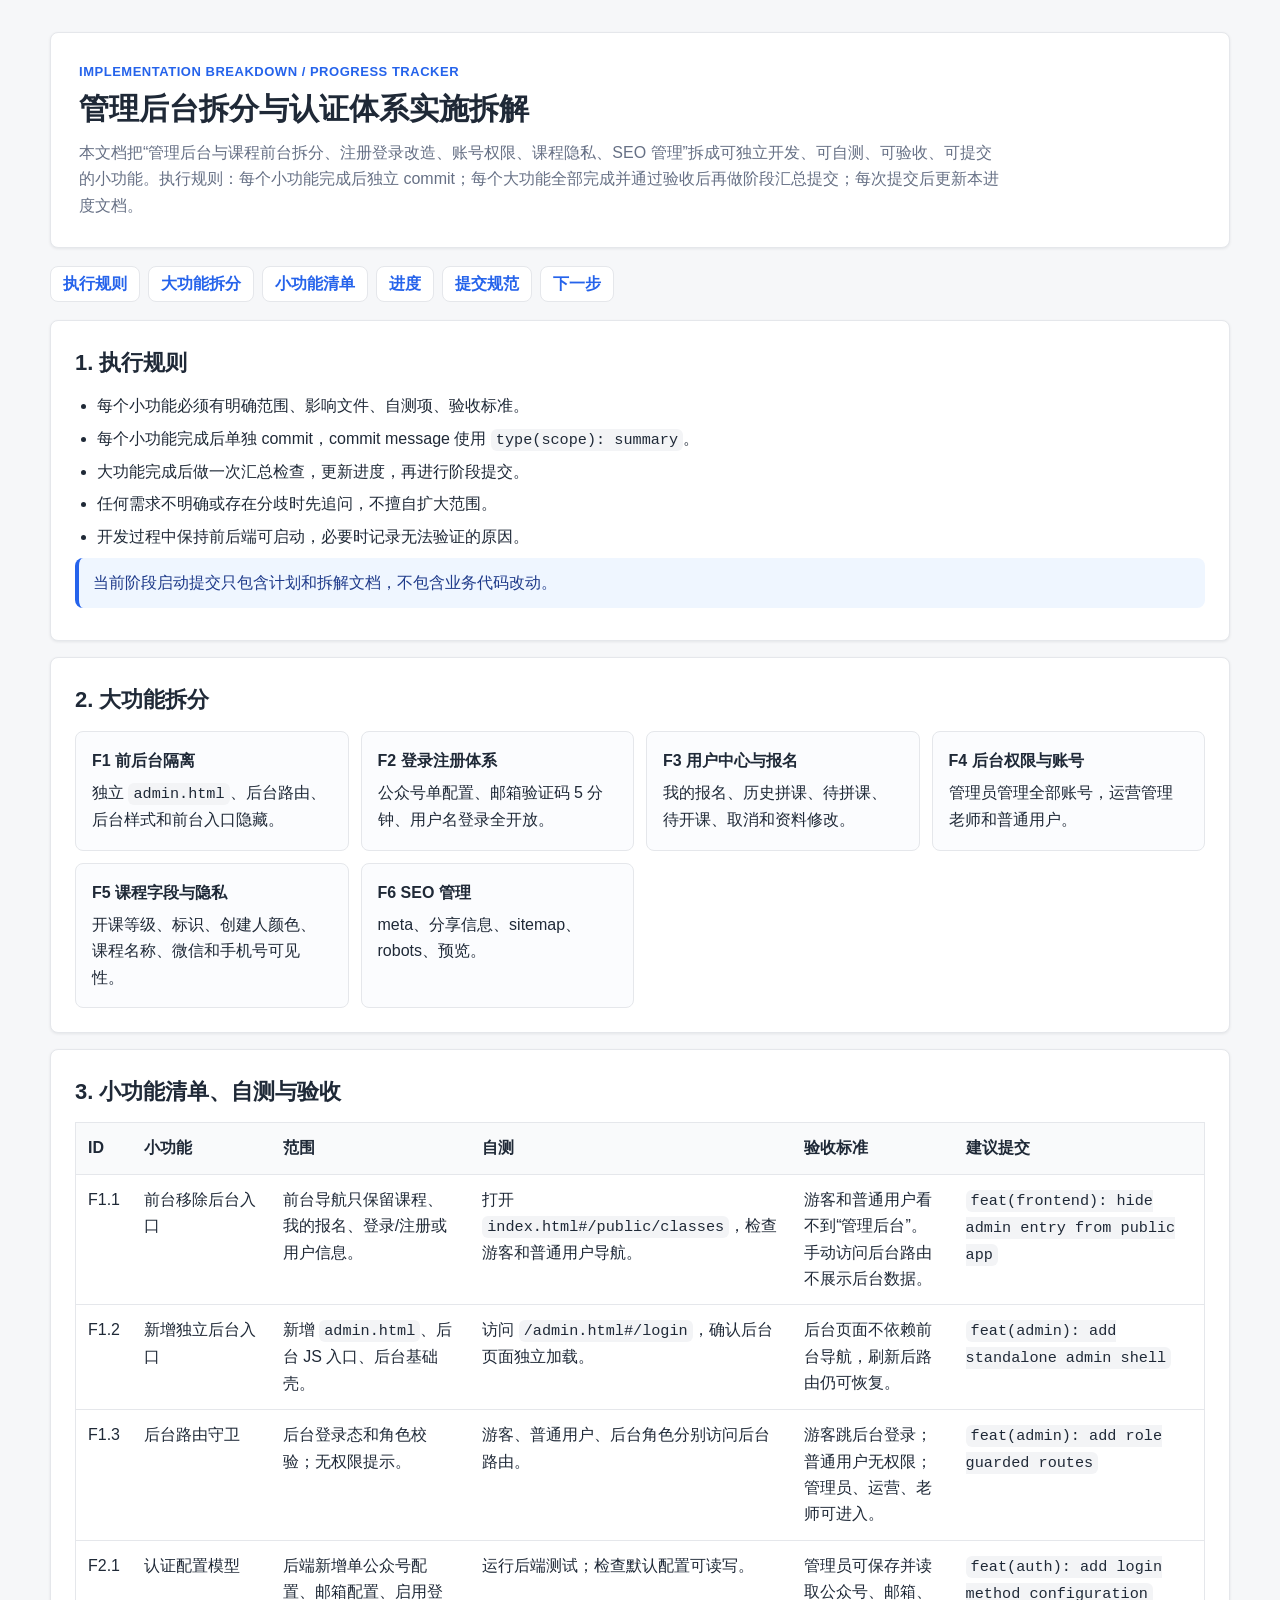
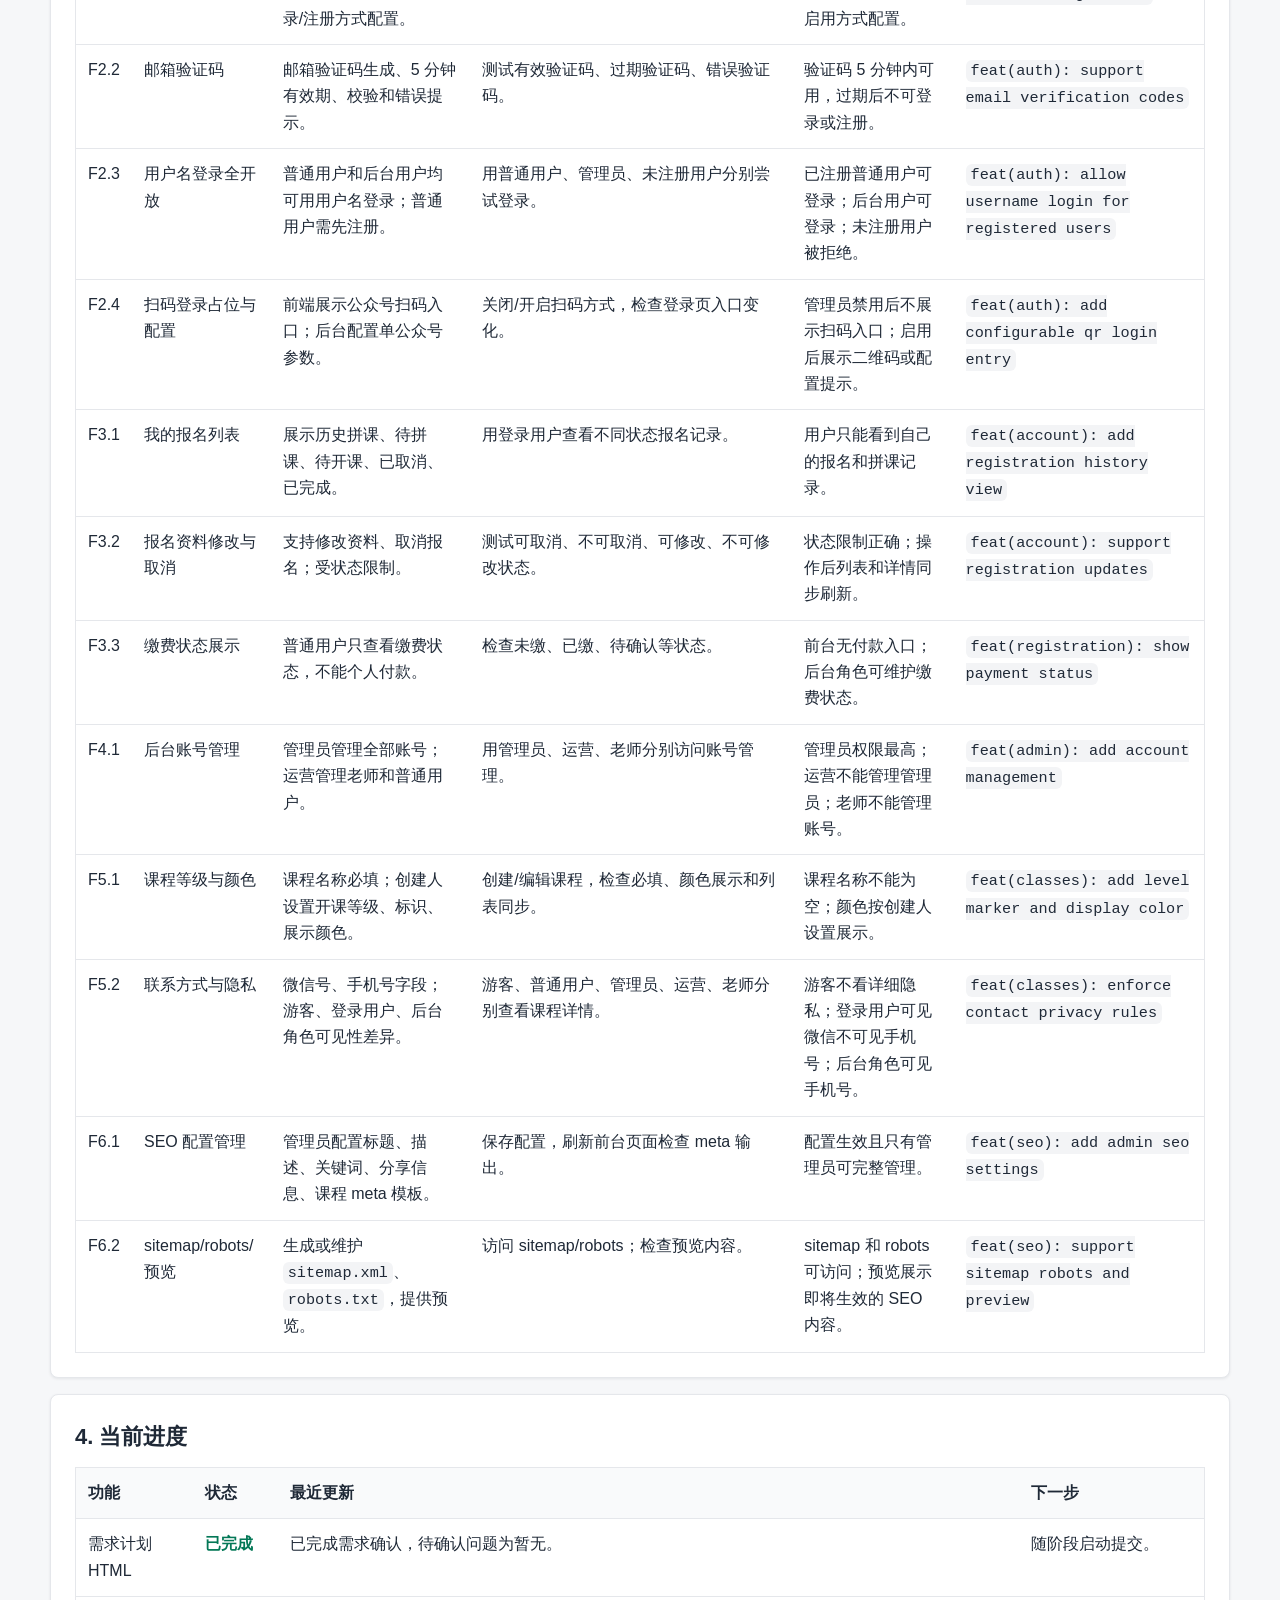
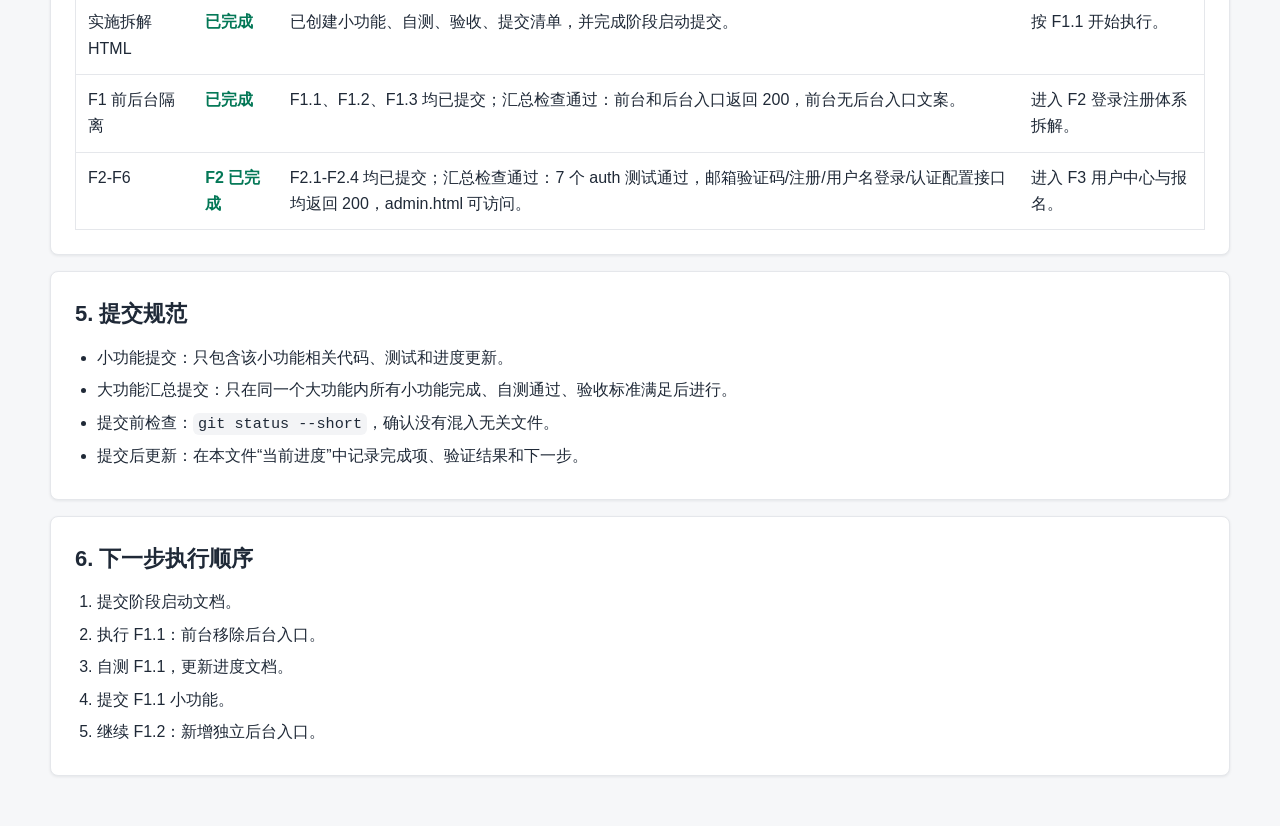
==== docs/plans/2026-05-14-admin-public-auth-implementation-breakdown.html @ b07264f6 "docs(progress): mark auth foundation complete" ====
<!doctype html>
<html lang="zh-CN">
<head>
  <meta charset="utf-8" />
  <meta name="viewport" content="width=device-width, initial-scale=1" />
  <title>管理后台拆分与认证体系实施拆解</title>
  <style>
    :root {
      --bg: #f6f7f9;
      --surface: #ffffff;
      --text: #1f2937;
      --muted: #667085;
      --border: #e5e7eb;
      --primary: #2563eb;
      --primary-soft: #eff6ff;
      --ok: #047857;
      --warn: #b45309;
      --danger: #b91c1c;
      --shadow: 0 1px 3px rgba(15, 23, 42, 0.08);
    }

    * { box-sizing: border-box; }

    body {
      margin: 0;
      background: var(--bg);
      color: var(--text);
      font-family: -apple-system, BlinkMacSystemFont, "Segoe UI", "PingFang SC", "Microsoft YaHei", sans-serif;
      line-height: 1.65;
    }

    .shell {
      width: min(1180px, calc(100% - 32px));
      margin: 0 auto;
      padding: 32px 0 56px;
    }

    header,
    section {
      border: 1px solid var(--border);
      border-radius: 8px;
      background: var(--surface);
      box-shadow: var(--shadow);
    }

    header { padding: 28px; }
    section { margin-top: 16px; padding: 24px; }

    .eyebrow {
      margin: 0 0 8px;
      color: var(--primary);
      font-size: 13px;
      font-weight: 700;
      letter-spacing: 0.04em;
      text-transform: uppercase;
    }

    h1 { margin: 0; font-size: 30px; line-height: 1.25; }
    h2 { margin: 0 0 12px; font-size: 22px; }
    h3 { margin: 20px 0 8px; font-size: 17px; }
    p { margin: 8px 0; }
    ul, ol { margin: 8px 0 0; padding-left: 22px; }
    li { margin: 6px 0; }

    .summary {
      max-width: 920px;
      margin: 12px 0 0;
      color: var(--muted);
    }

    nav {
      display: flex;
      flex-wrap: wrap;
      gap: 8px;
      margin: 18px 0;
    }

    nav a {
      display: inline-flex;
      align-items: center;
      min-height: 36px;
      padding: 0 12px;
      border: 1px solid var(--border);
      border-radius: 8px;
      background: var(--surface);
      color: var(--primary);
      text-decoration: none;
      font-weight: 600;
    }

    table {
      width: 100%;
      margin-top: 12px;
      border-collapse: collapse;
      border: 1px solid var(--border);
      border-radius: 8px;
      background: var(--surface);
    }

    th,
    td {
      padding: 12px;
      border-bottom: 1px solid var(--border);
      text-align: left;
      vertical-align: top;
    }

    th {
      background: #f9fafb;
      font-weight: 700;
      white-space: nowrap;
    }

    tr:last-child td { border-bottom: 0; }

    .grid {
      display: grid;
      grid-template-columns: repeat(4, minmax(0, 1fr));
      gap: 12px;
      margin-top: 12px;
    }

    .card {
      padding: 16px;
      border: 1px solid var(--border);
      border-radius: 8px;
      background: #fbfcfe;
    }

    .card strong {
      display: block;
      margin-bottom: 6px;
    }

    .tag {
      display: inline-flex;
      align-items: center;
      min-height: 26px;
      padding: 0 8px;
      border-radius: 8px;
      background: var(--primary-soft);
      color: var(--primary);
      font-size: 12px;
      font-weight: 700;
      white-space: nowrap;
    }

    .todo { color: var(--muted); font-weight: 700; }
    .doing { color: var(--warn); font-weight: 700; }
    .done { color: var(--ok); font-weight: 700; }
    .blocked { color: var(--danger); font-weight: 700; }

    code {
      padding: 2px 5px;
      border-radius: 6px;
      background: #f3f4f6;
      font-family: Consolas, "SFMono-Regular", monospace;
      font-size: 0.95em;
    }

    .note {
      padding: 12px 14px;
      border-left: 4px solid var(--primary);
      background: var(--primary-soft);
      border-radius: 8px;
      color: #1e3a8a;
    }

    @media (max-width: 900px) {
      .grid { grid-template-columns: 1fr; }
      header, section { padding: 18px; }
      table { display: block; overflow-x: auto; }
    }
  </style>
</head>
<body>
  <main class="shell">
    <header>
      <p class="eyebrow">IMPLEMENTATION BREAKDOWN / PROGRESS TRACKER</p>
      <h1>管理后台拆分与认证体系实施拆解</h1>
      <p class="summary">
        本文档把“管理后台与课程前台拆分、注册登录改造、账号权限、课程隐私、SEO 管理”拆成可独立开发、可自测、可验收、可提交的小功能。执行规则：每个小功能完成后独立 commit；每个大功能全部完成并通过验收后再做阶段汇总提交；每次提交后更新本进度文档。
      </p>
    </header>

    <nav aria-label="文档导航">
      <a href="#rules">执行规则</a>
      <a href="#milestones">大功能拆分</a>
      <a href="#feature-list">小功能清单</a>
      <a href="#progress">进度</a>
      <a href="#commit-plan">提交规范</a>
      <a href="#next">下一步</a>
    </nav>

    <section id="rules">
      <h2>1. 执行规则</h2>
      <ul>
        <li>每个小功能必须有明确范围、影响文件、自测项、验收标准。</li>
        <li>每个小功能完成后单独 commit，commit message 使用 <code>type(scope): summary</code>。</li>
        <li>大功能完成后做一次汇总检查，更新进度，再进行阶段提交。</li>
        <li>任何需求不明确或存在分歧时先追问，不擅自扩大范围。</li>
        <li>开发过程中保持前后端可启动，必要时记录无法验证的原因。</li>
      </ul>
      <p class="note">当前阶段启动提交只包含计划和拆解文档，不包含业务代码改动。</p>
    </section>

    <section id="milestones">
      <h2>2. 大功能拆分</h2>
      <div class="grid">
        <div class="card">
          <strong>F1 前后台隔离</strong>
          独立 <code>admin.html</code>、后台路由、后台样式和前台入口隐藏。
        </div>
        <div class="card">
          <strong>F2 登录注册体系</strong>
          公众号单配置、邮箱验证码 5 分钟、用户名登录全开放。
        </div>
        <div class="card">
          <strong>F3 用户中心与报名</strong>
          我的报名、历史拼课、待拼课、待开课、取消和资料修改。
        </div>
        <div class="card">
          <strong>F4 后台权限与账号</strong>
          管理员管理全部账号，运营管理老师和普通用户。
        </div>
        <div class="card">
          <strong>F5 课程字段与隐私</strong>
          开课等级、标识、创建人颜色、课程名称、微信和手机号可见性。
        </div>
        <div class="card">
          <strong>F6 SEO 管理</strong>
          meta、分享信息、sitemap、robots、预览。
        </div>
      </div>
    </section>

    <section id="feature-list">
      <h2>3. 小功能清单、自测与验收</h2>
      <table>
        <thead>
          <tr>
            <th>ID</th>
            <th>小功能</th>
            <th>范围</th>
            <th>自测</th>
            <th>验收标准</th>
            <th>建议提交</th>
          </tr>
        </thead>
        <tbody>
          <tr>
            <td>F1.1</td>
            <td>前台移除后台入口</td>
            <td>前台导航只保留课程、我的报名、登录/注册或用户信息。</td>
            <td>打开 <code>index.html#/public/classes</code>，检查游客和普通用户导航。</td>
            <td>游客和普通用户看不到“管理后台”。手动访问后台路由不展示后台数据。</td>
            <td><code>feat(frontend): hide admin entry from public app</code></td>
          </tr>
          <tr>
            <td>F1.2</td>
            <td>新增独立后台入口</td>
            <td>新增 <code>admin.html</code>、后台 JS 入口、后台基础壳。</td>
            <td>访问 <code>/admin.html#/login</code>，确认后台页面独立加载。</td>
            <td>后台页面不依赖前台导航，刷新后路由仍可恢复。</td>
            <td><code>feat(admin): add standalone admin shell</code></td>
          </tr>
          <tr>
            <td>F1.3</td>
            <td>后台路由守卫</td>
            <td>后台登录态和角色校验；无权限提示。</td>
            <td>游客、普通用户、后台角色分别访问后台路由。</td>
            <td>游客跳后台登录；普通用户无权限；管理员、运营、老师可进入。</td>
            <td><code>feat(admin): add role guarded routes</code></td>
          </tr>
          <tr>
            <td>F2.1</td>
            <td>认证配置模型</td>
            <td>后端新增单公众号配置、邮箱配置、启用登录/注册方式配置。</td>
            <td>运行后端测试；检查默认配置可读写。</td>
            <td>管理员可保存并读取公众号、邮箱、启用方式配置。</td>
            <td><code>feat(auth): add login method configuration</code></td>
          </tr>
          <tr>
            <td>F2.2</td>
            <td>邮箱验证码</td>
            <td>邮箱验证码生成、5 分钟有效期、校验和错误提示。</td>
            <td>测试有效验证码、过期验证码、错误验证码。</td>
            <td>验证码 5 分钟内可用，过期后不可登录或注册。</td>
            <td><code>feat(auth): support email verification codes</code></td>
          </tr>
          <tr>
            <td>F2.3</td>
            <td>用户名登录全开放</td>
            <td>普通用户和后台用户均可用用户名登录；普通用户需先注册。</td>
            <td>用普通用户、管理员、未注册用户分别尝试登录。</td>
            <td>已注册普通用户可登录；后台用户可登录；未注册用户被拒绝。</td>
            <td><code>feat(auth): allow username login for registered users</code></td>
          </tr>
          <tr>
            <td>F2.4</td>
            <td>扫码登录占位与配置</td>
            <td>前端展示公众号扫码入口；后台配置单公众号参数。</td>
            <td>关闭/开启扫码方式，检查登录页入口变化。</td>
            <td>管理员禁用后不展示扫码入口；启用后展示二维码或配置提示。</td>
            <td><code>feat(auth): add configurable qr login entry</code></td>
          </tr>
          <tr>
            <td>F3.1</td>
            <td>我的报名列表</td>
            <td>展示历史拼课、待拼课、待开课、已取消、已完成。</td>
            <td>用登录用户查看不同状态报名记录。</td>
            <td>用户只能看到自己的报名和拼课记录。</td>
            <td><code>feat(account): add registration history view</code></td>
          </tr>
          <tr>
            <td>F3.2</td>
            <td>报名资料修改与取消</td>
            <td>支持修改资料、取消报名；受状态限制。</td>
            <td>测试可取消、不可取消、可修改、不可修改状态。</td>
            <td>状态限制正确；操作后列表和详情同步刷新。</td>
            <td><code>feat(account): support registration updates</code></td>
          </tr>
          <tr>
            <td>F3.3</td>
            <td>缴费状态展示</td>
            <td>普通用户只查看缴费状态，不能个人付款。</td>
            <td>检查未缴、已缴、待确认等状态。</td>
            <td>前台无付款入口；后台角色可维护缴费状态。</td>
            <td><code>feat(registration): show payment status</code></td>
          </tr>
          <tr>
            <td>F4.1</td>
            <td>后台账号管理</td>
            <td>管理员管理全部账号；运营管理老师和普通用户。</td>
            <td>用管理员、运营、老师分别访问账号管理。</td>
            <td>管理员权限最高；运营不能管理管理员；老师不能管理账号。</td>
            <td><code>feat(admin): add account management</code></td>
          </tr>
          <tr>
            <td>F5.1</td>
            <td>课程等级与颜色</td>
            <td>课程名称必填；创建人设置开课等级、标识、展示颜色。</td>
            <td>创建/编辑课程，检查必填、颜色展示和列表同步。</td>
            <td>课程名称不能为空；颜色按创建人设置展示。</td>
            <td><code>feat(classes): add level marker and display color</code></td>
          </tr>
          <tr>
            <td>F5.2</td>
            <td>联系方式与隐私</td>
            <td>微信号、手机号字段；游客、登录用户、后台角色可见性差异。</td>
            <td>游客、普通用户、管理员、运营、老师分别查看课程详情。</td>
            <td>游客不看详细隐私；登录用户可见微信不可见手机号；后台角色可见手机号。</td>
            <td><code>feat(classes): enforce contact privacy rules</code></td>
          </tr>
          <tr>
            <td>F6.1</td>
            <td>SEO 配置管理</td>
            <td>管理员配置标题、描述、关键词、分享信息、课程 meta 模板。</td>
            <td>保存配置，刷新前台页面检查 meta 输出。</td>
            <td>配置生效且只有管理员可完整管理。</td>
            <td><code>feat(seo): add admin seo settings</code></td>
          </tr>
          <tr>
            <td>F6.2</td>
            <td>sitemap/robots/预览</td>
            <td>生成或维护 <code>sitemap.xml</code>、<code>robots.txt</code>，提供预览。</td>
            <td>访问 sitemap/robots；检查预览内容。</td>
            <td>sitemap 和 robots 可访问；预览展示即将生效的 SEO 内容。</td>
            <td><code>feat(seo): support sitemap robots and preview</code></td>
          </tr>
        </tbody>
      </table>
    </section>

    <section id="progress">
      <h2>4. 当前进度</h2>
      <table>
        <thead>
          <tr>
            <th>功能</th>
            <th>状态</th>
            <th>最近更新</th>
            <th>下一步</th>
          </tr>
        </thead>
        <tbody>
          <tr>
            <td>需求计划 HTML</td>
            <td><span class="done">已完成</span></td>
            <td>已完成需求确认，待确认问题为暂无。</td>
            <td>随阶段启动提交。</td>
          </tr>
          <tr>
            <td>实施拆解 HTML</td>
            <td><span class="done">已完成</span></td>
            <td>已创建小功能、自测、验收、提交清单，并完成阶段启动提交。</td>
            <td>按 F1.1 开始执行。</td>
          </tr>
          <tr>
            <td>F1 前后台隔离</td>
            <td><span class="done">已完成</span></td>
            <td>F1.1、F1.2、F1.3 均已提交；汇总检查通过：前台和后台入口返回 200，前台无后台入口文案。</td>
            <td>进入 F2 登录注册体系拆解。</td>
          </tr>
          <tr>
            <td>F2-F6</td>
            <td><span class="done">F2 已完成</span></td>
            <td>F2.1-F2.4 均已提交；汇总检查通过：7 个 auth 测试通过，邮箱验证码/注册/用户名登录/认证配置接口均返回 200，admin.html 可访问。</td>
            <td>进入 F3 用户中心与报名。</td>
          </tr>
        </tbody>
      </table>
    </section>

    <section id="commit-plan">
      <h2>5. 提交规范</h2>
      <ul>
        <li>小功能提交：只包含该小功能相关代码、测试和进度更新。</li>
        <li>大功能汇总提交：只在同一个大功能内所有小功能完成、自测通过、验收标准满足后进行。</li>
        <li>提交前检查：<code>git status --short</code>，确认没有混入无关文件。</li>
        <li>提交后更新：在本文件“当前进度”中记录完成项、验证结果和下一步。</li>
      </ul>
    </section>

    <section id="next">
      <h2>6. 下一步执行顺序</h2>
      <ol>
        <li>提交阶段启动文档。</li>
        <li>执行 F1.1：前台移除后台入口。</li>
        <li>自测 F1.1，更新进度文档。</li>
        <li>提交 F1.1 小功能。</li>
        <li>继续 F1.2：新增独立后台入口。</li>
      </ol>
    </section>
  </main>
</body>
</html>
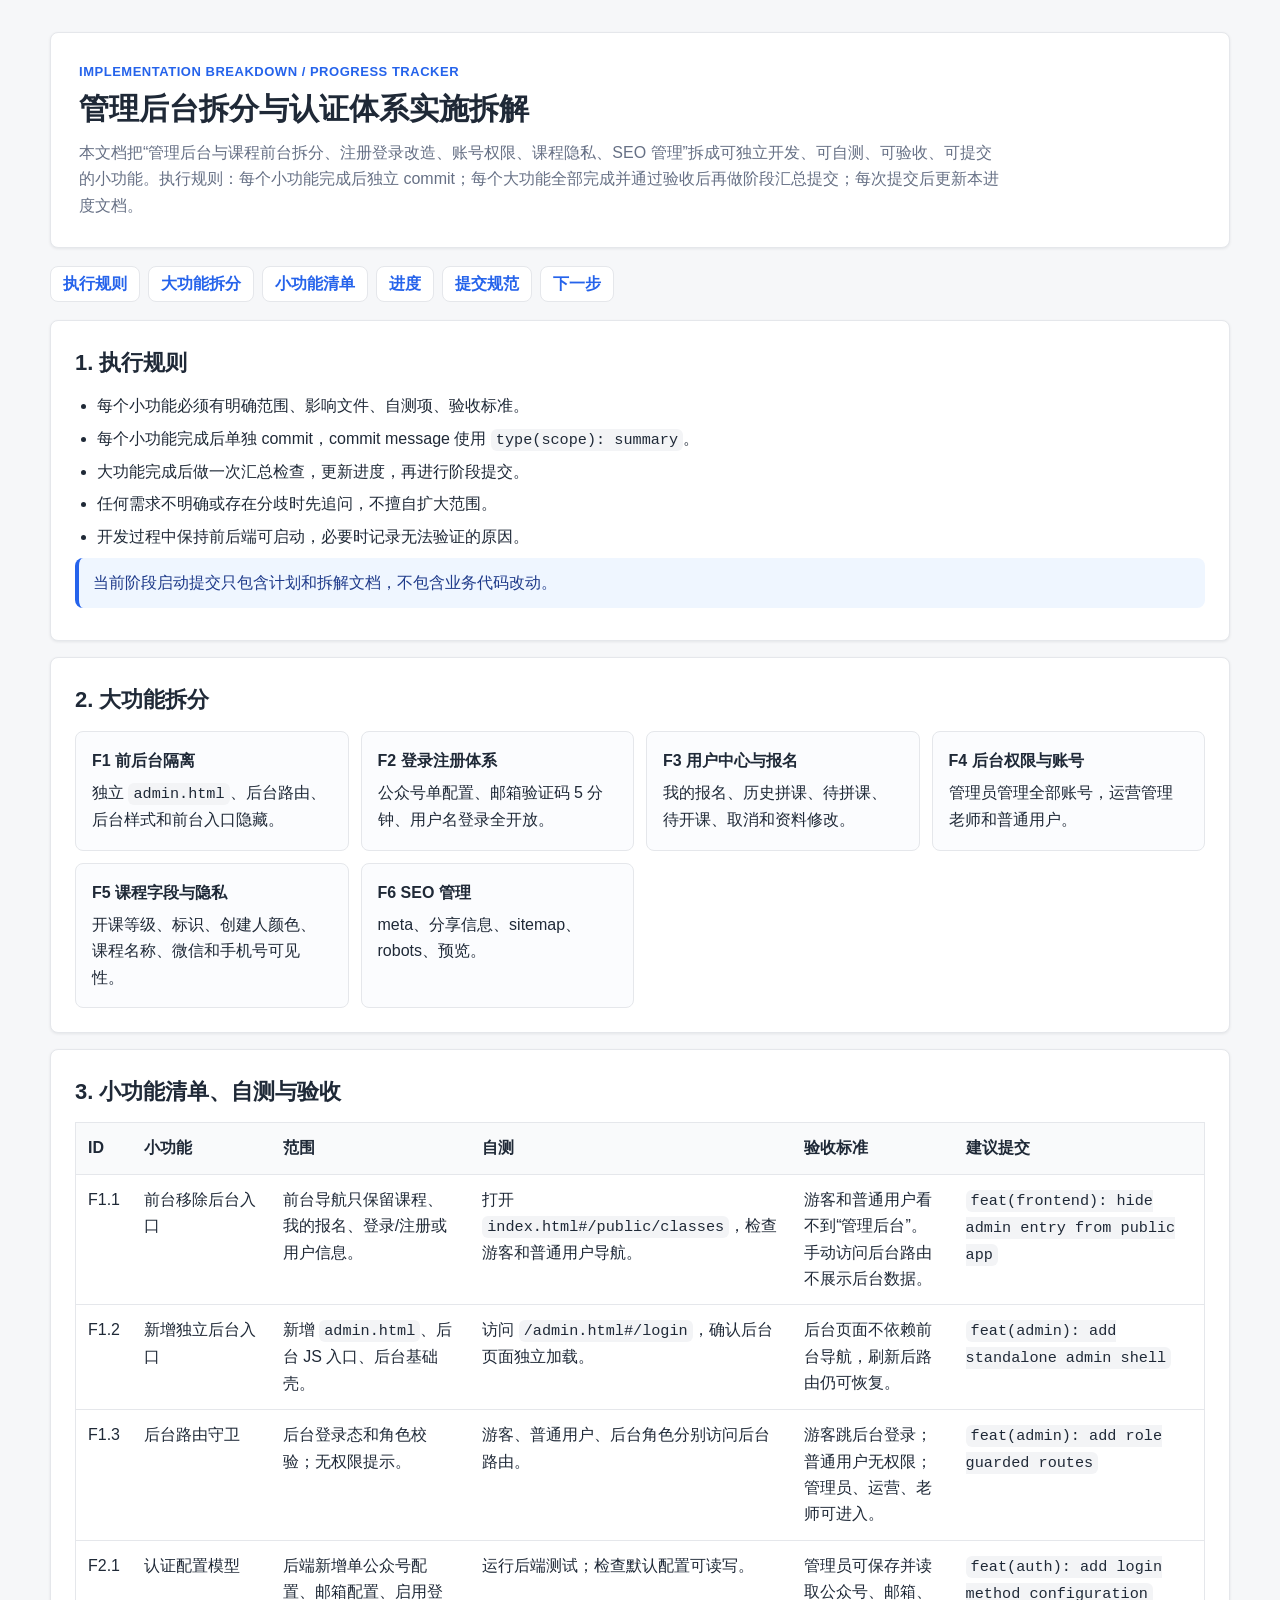
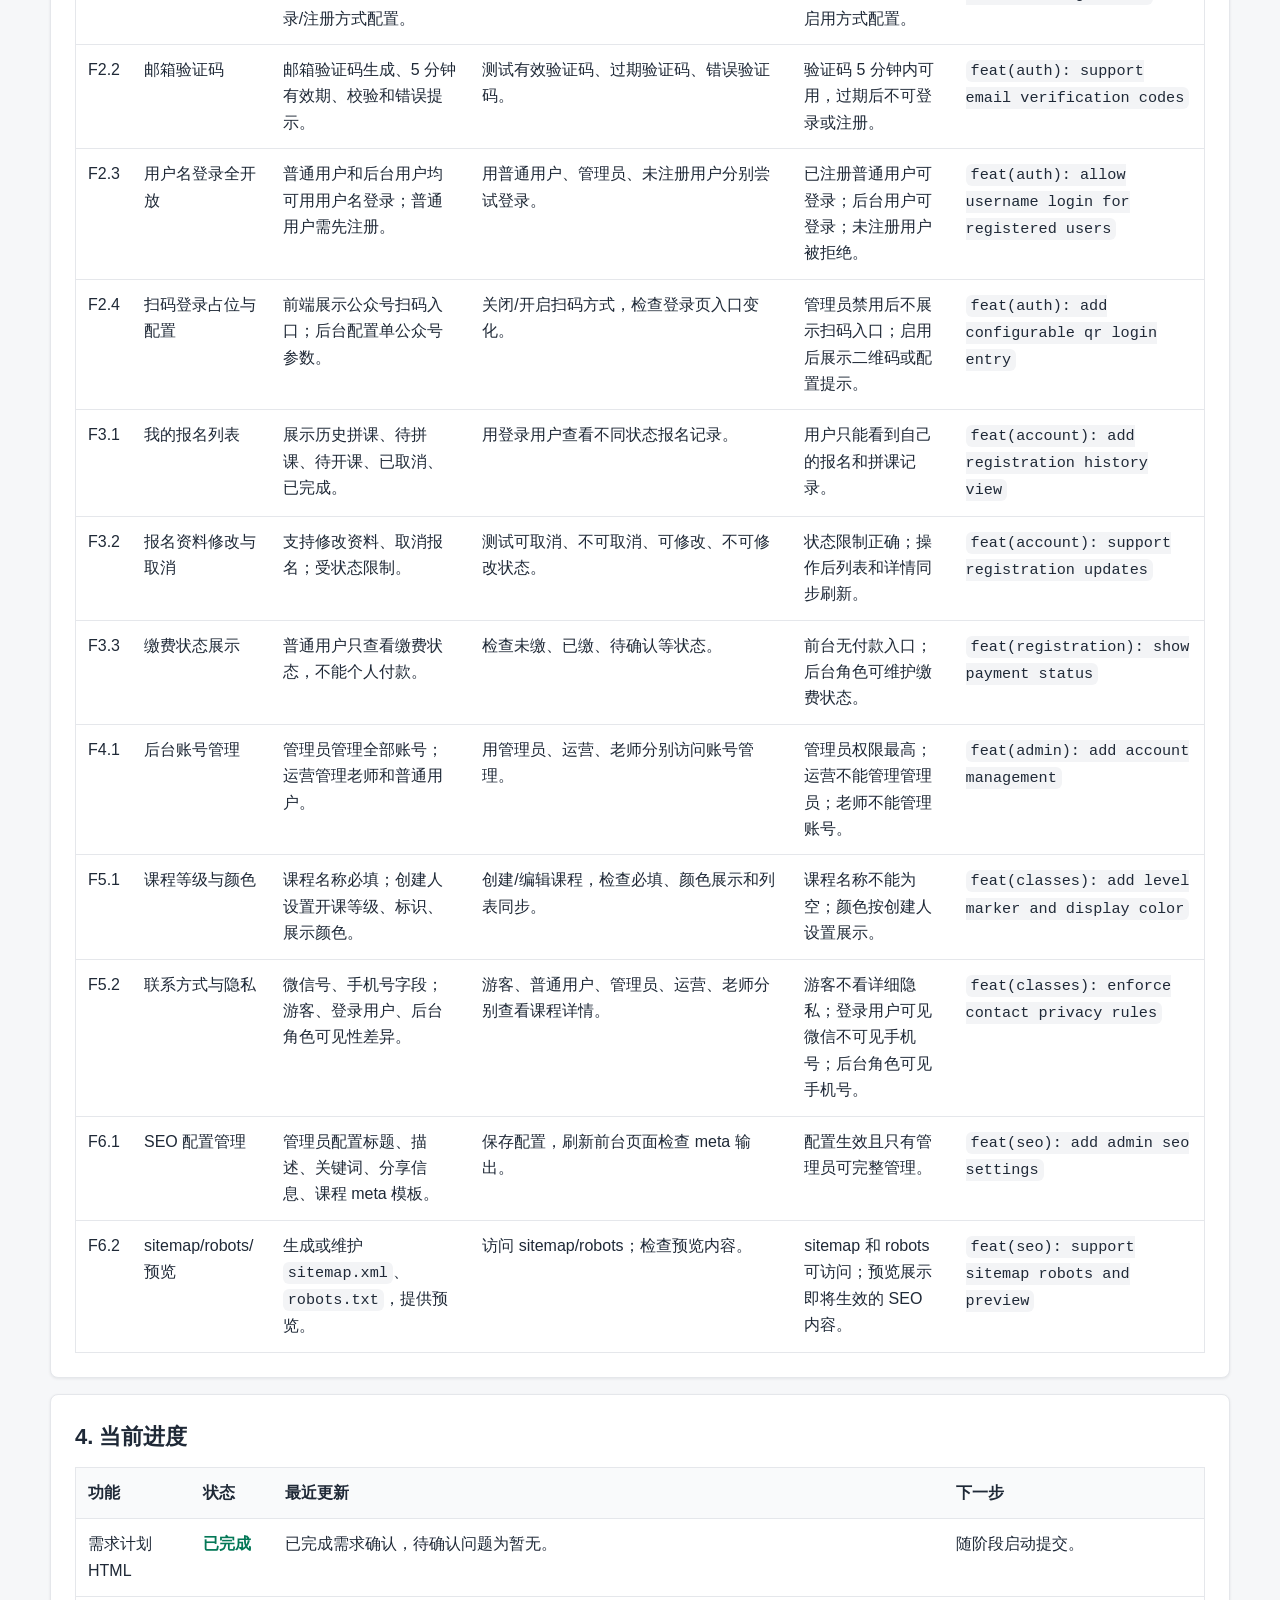
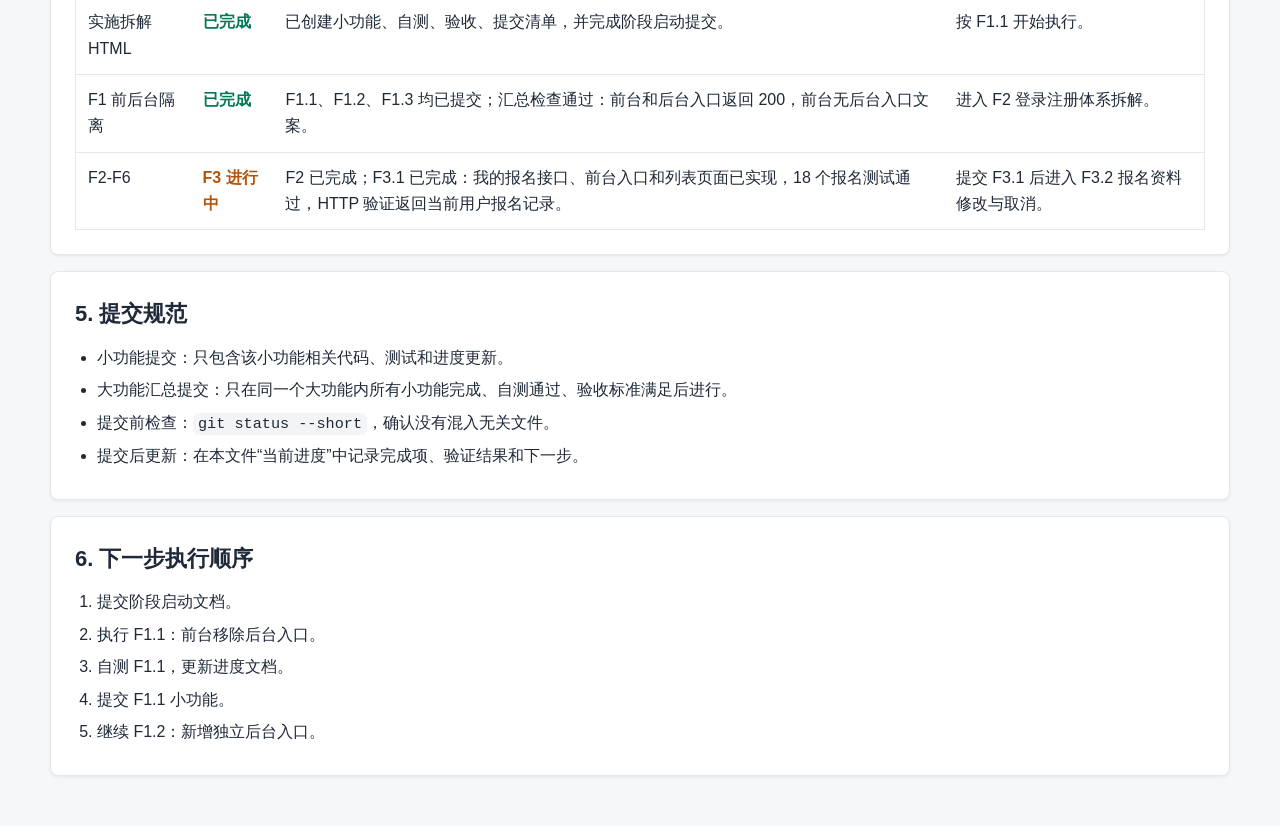
==== commit 567b390e: "feat(account): add registration history view" ====
--- a/docs/plans/2026-05-14-admin-public-auth-implementation-breakdown.html
+++ b/docs/plans/2026-05-14-admin-public-auth-implementation-breakdown.html
@@ -404,9 +404,9 @@
           </tr>
           <tr>
             <td>F2-F6</td>
-            <td><span class="done">F2 已完成</span></td>
-            <td>F2.1-F2.4 均已提交；汇总检查通过：7 个 auth 测试通过，邮箱验证码/注册/用户名登录/认证配置接口均返回 200，admin.html 可访问。</td>
-            <td>进入 F3 用户中心与报名。</td>
+            <td><span class="doing">F3 进行中</span></td>
+            <td>F2 已完成；F3.1 已完成：我的报名接口、前台入口和列表页面已实现，18 个报名测试通过，HTTP 验证返回当前用户报名记录。</td>
+            <td>提交 F3.1 后进入 F3.2 报名资料修改与取消。</td>
           </tr>
         </tbody>
       </table>
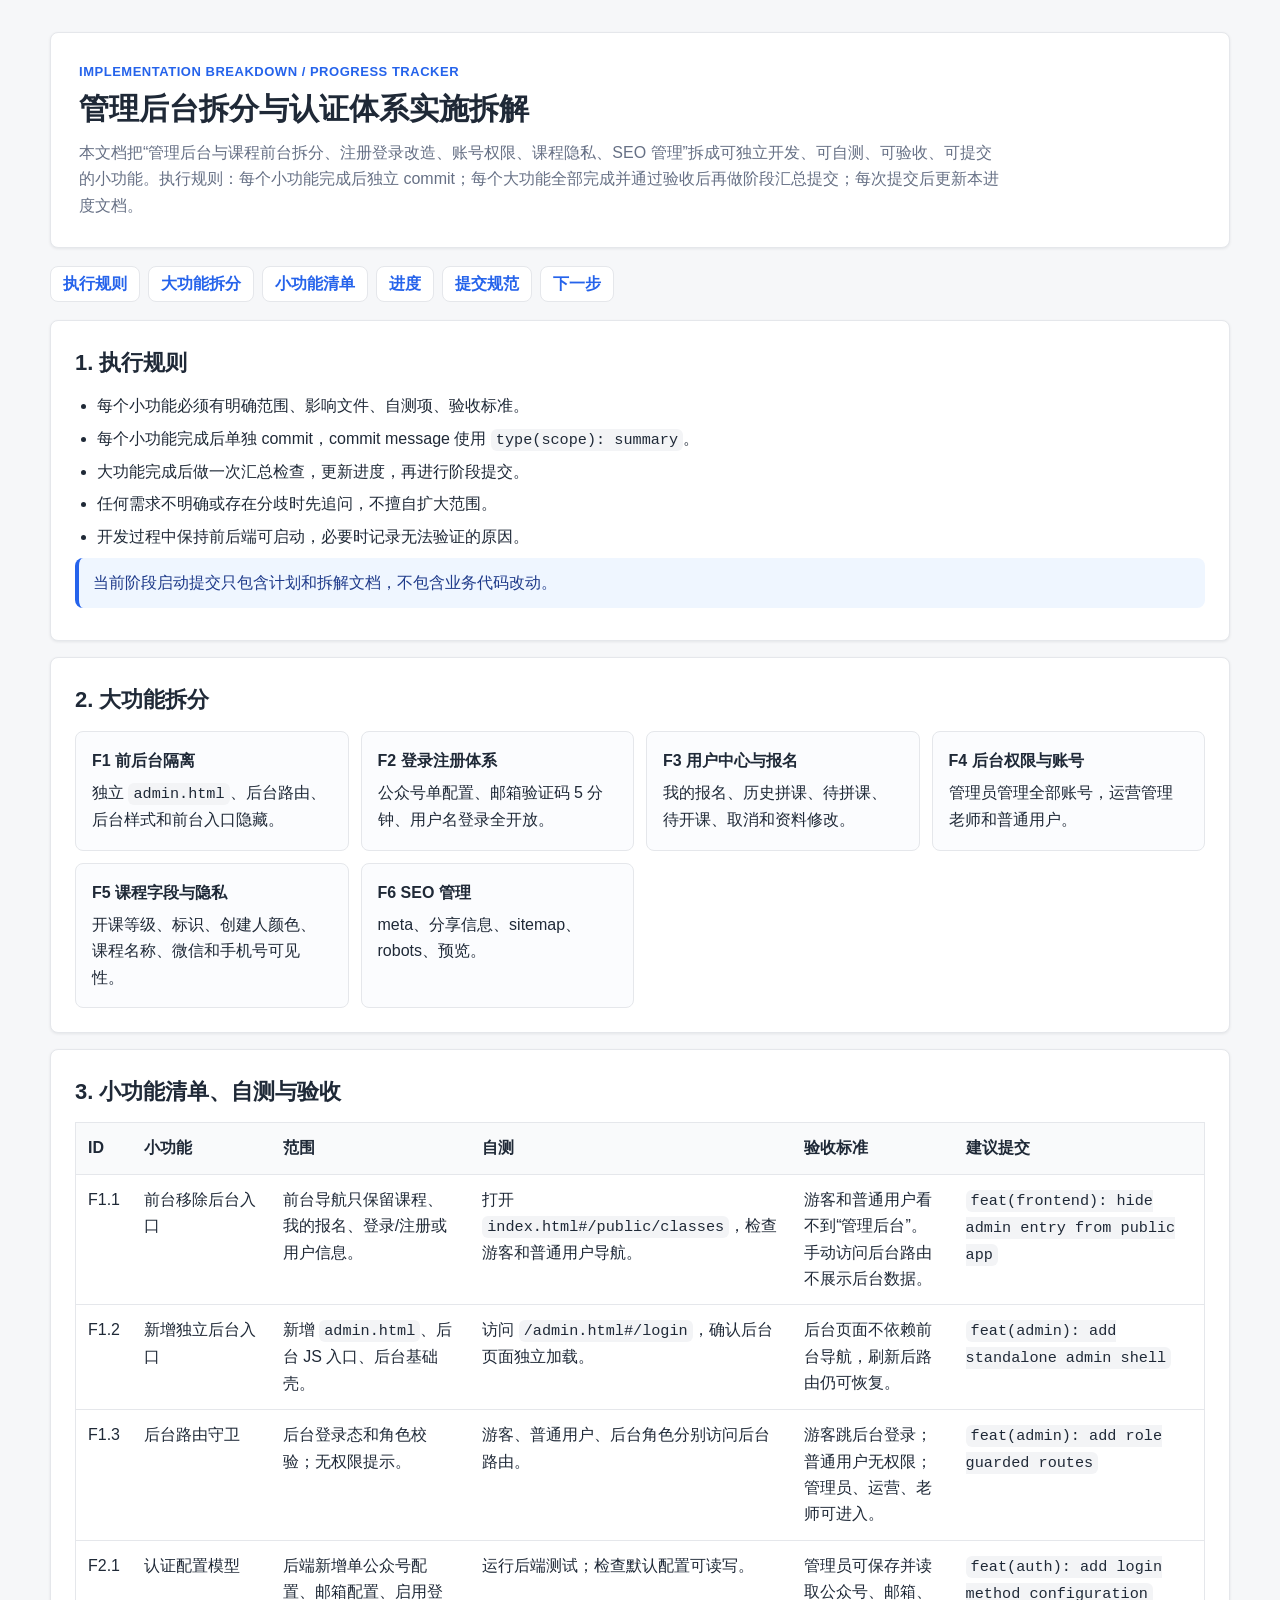
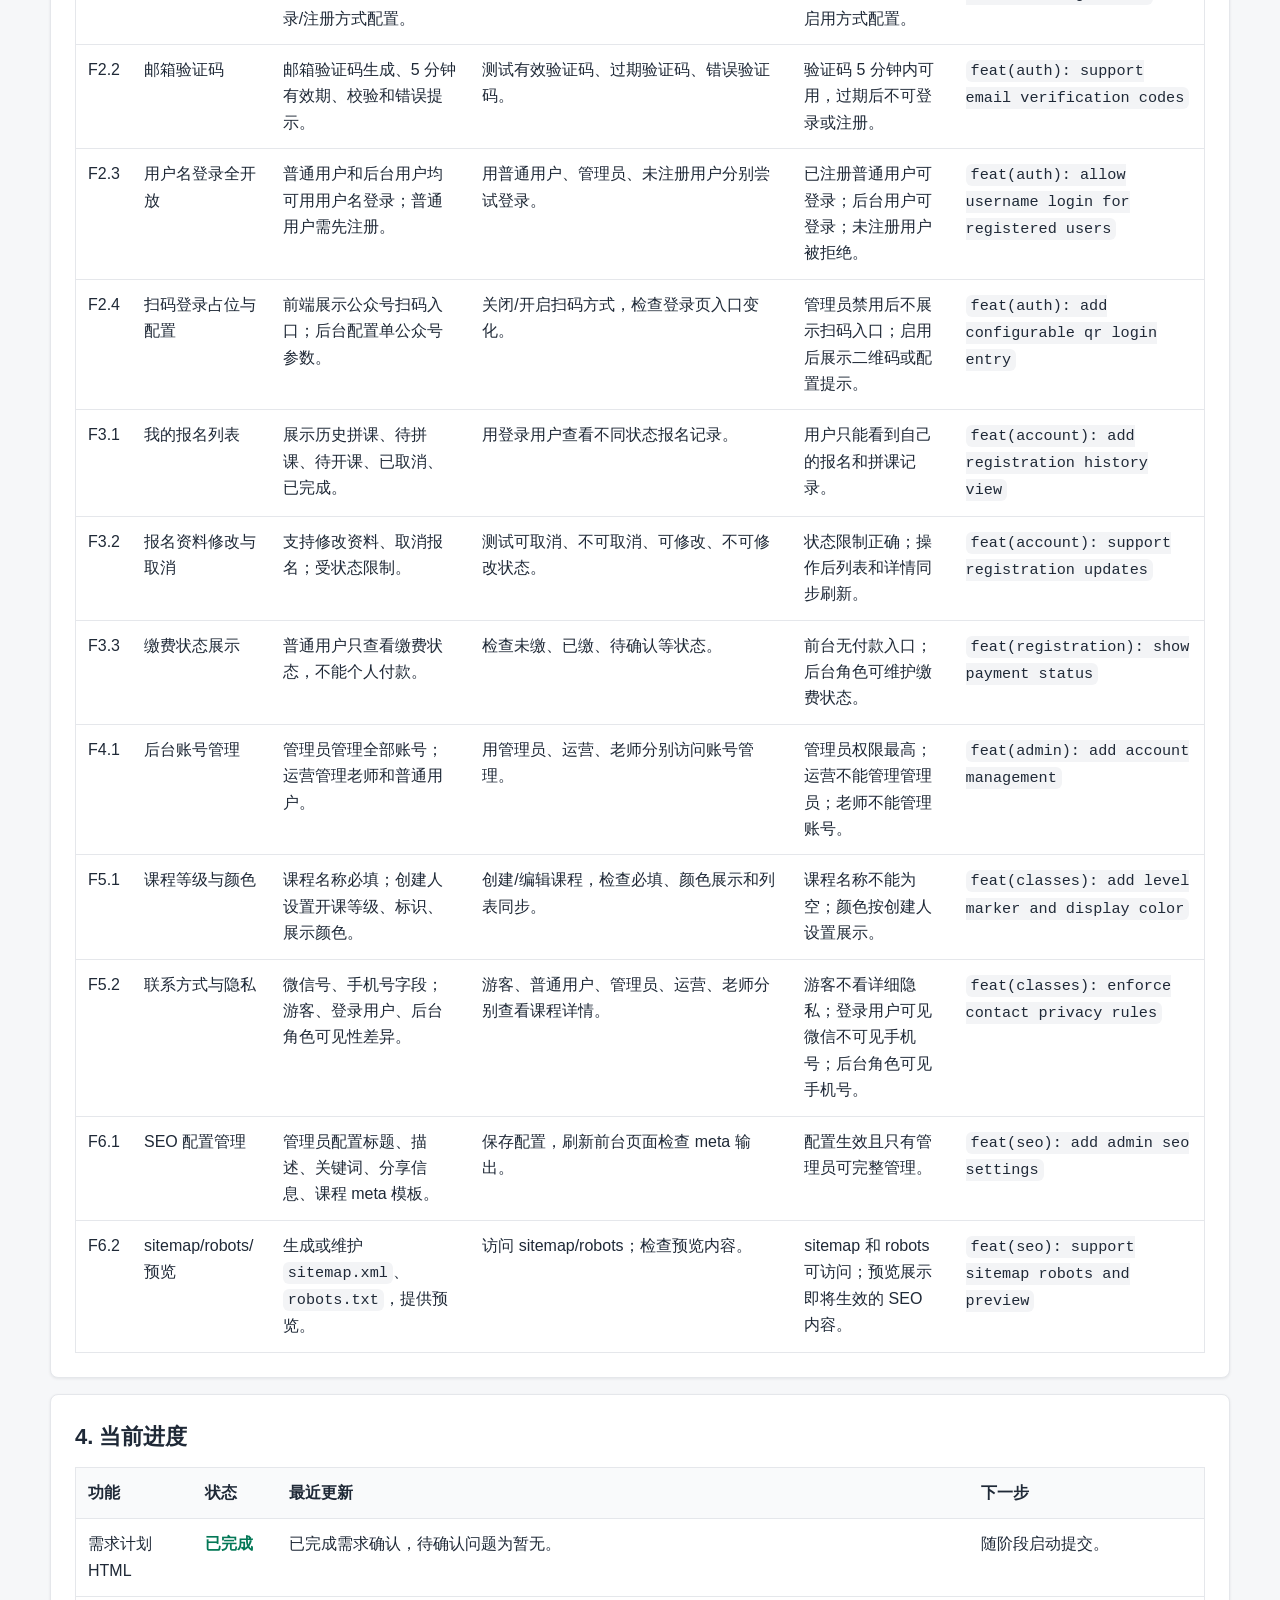
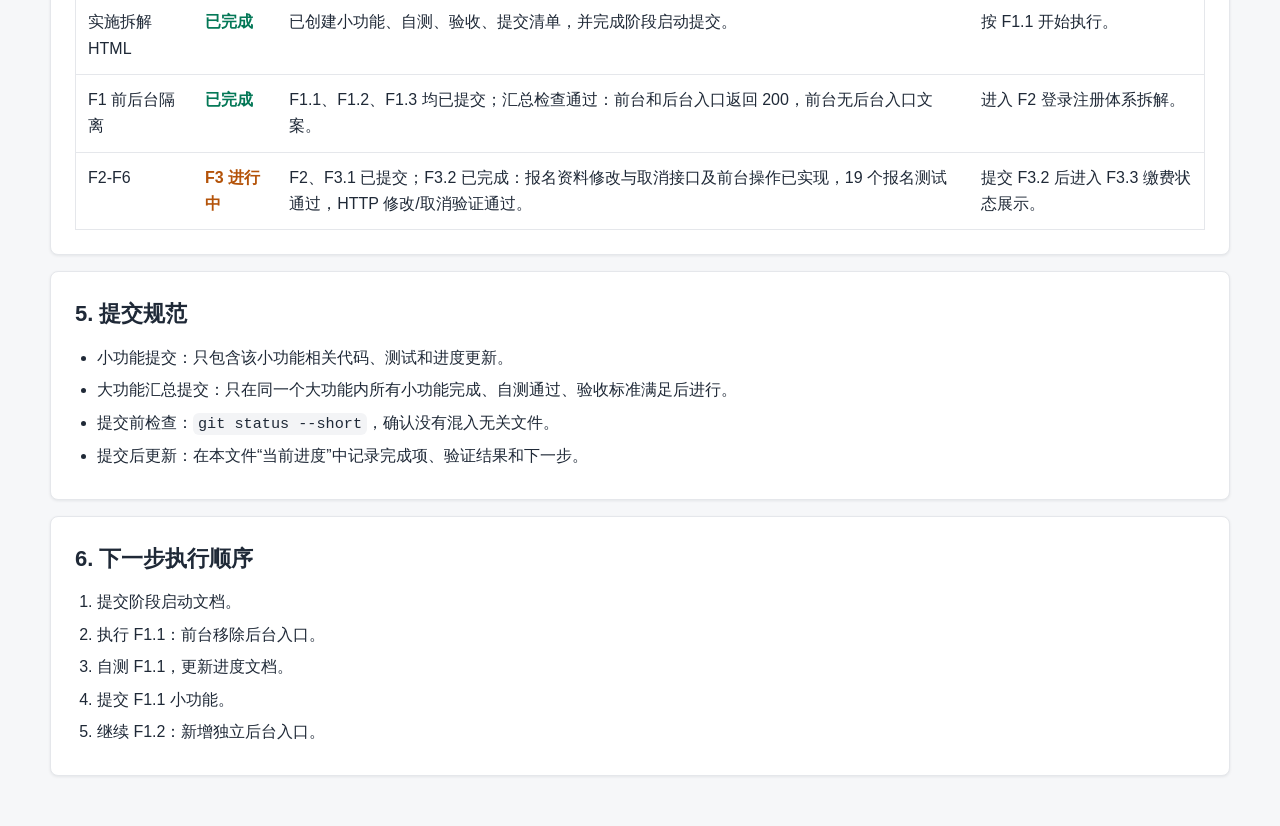
==== commit 1c285328: "feat(account): support registration updates" ====
--- a/docs/plans/2026-05-14-admin-public-auth-implementation-breakdown.html
+++ b/docs/plans/2026-05-14-admin-public-auth-implementation-breakdown.html
@@ -405,8 +405,8 @@
           <tr>
             <td>F2-F6</td>
             <td><span class="doing">F3 进行中</span></td>
-            <td>F2 已完成；F3.1 已完成：我的报名接口、前台入口和列表页面已实现，18 个报名测试通过，HTTP 验证返回当前用户报名记录。</td>
-            <td>提交 F3.1 后进入 F3.2 报名资料修改与取消。</td>
+            <td>F2、F3.1 已提交；F3.2 已完成：报名资料修改与取消接口及前台操作已实现，19 个报名测试通过，HTTP 修改/取消验证通过。</td>
+            <td>提交 F3.2 后进入 F3.3 缴费状态展示。</td>
           </tr>
         </tbody>
       </table>
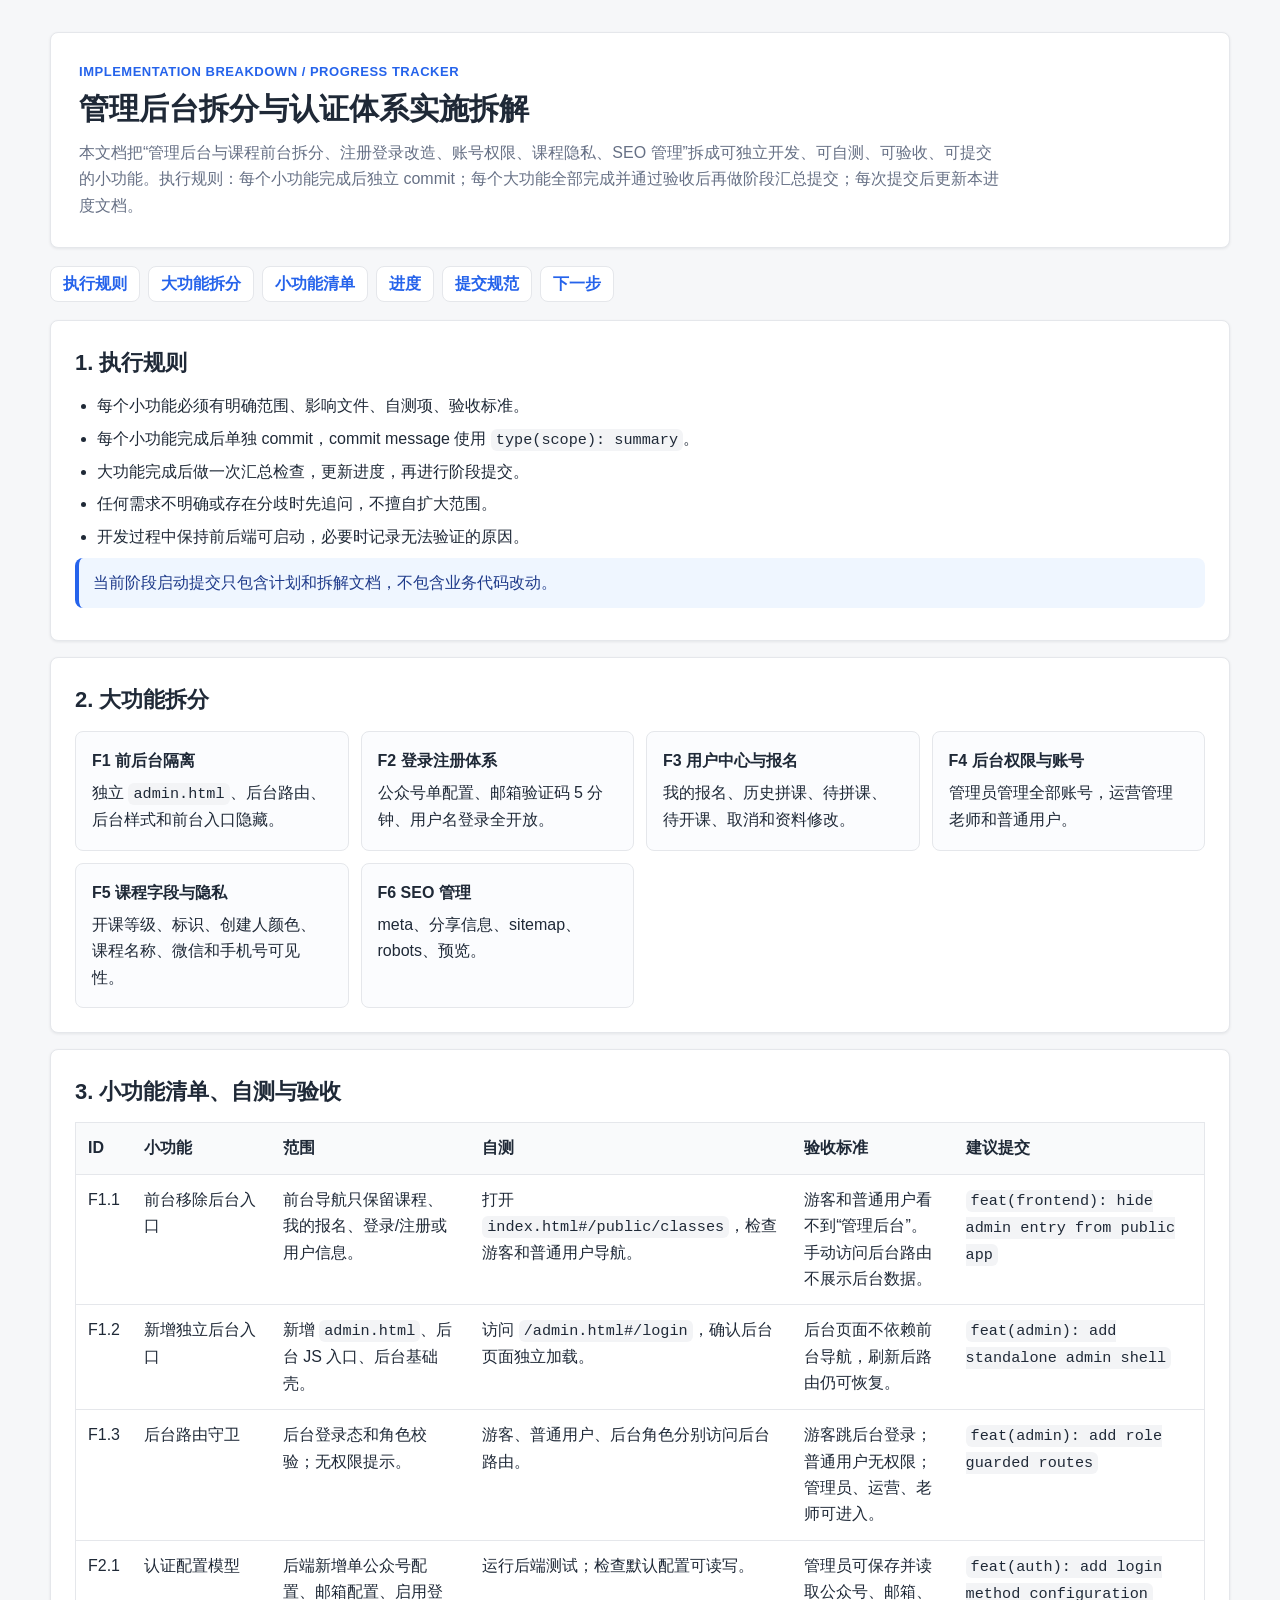
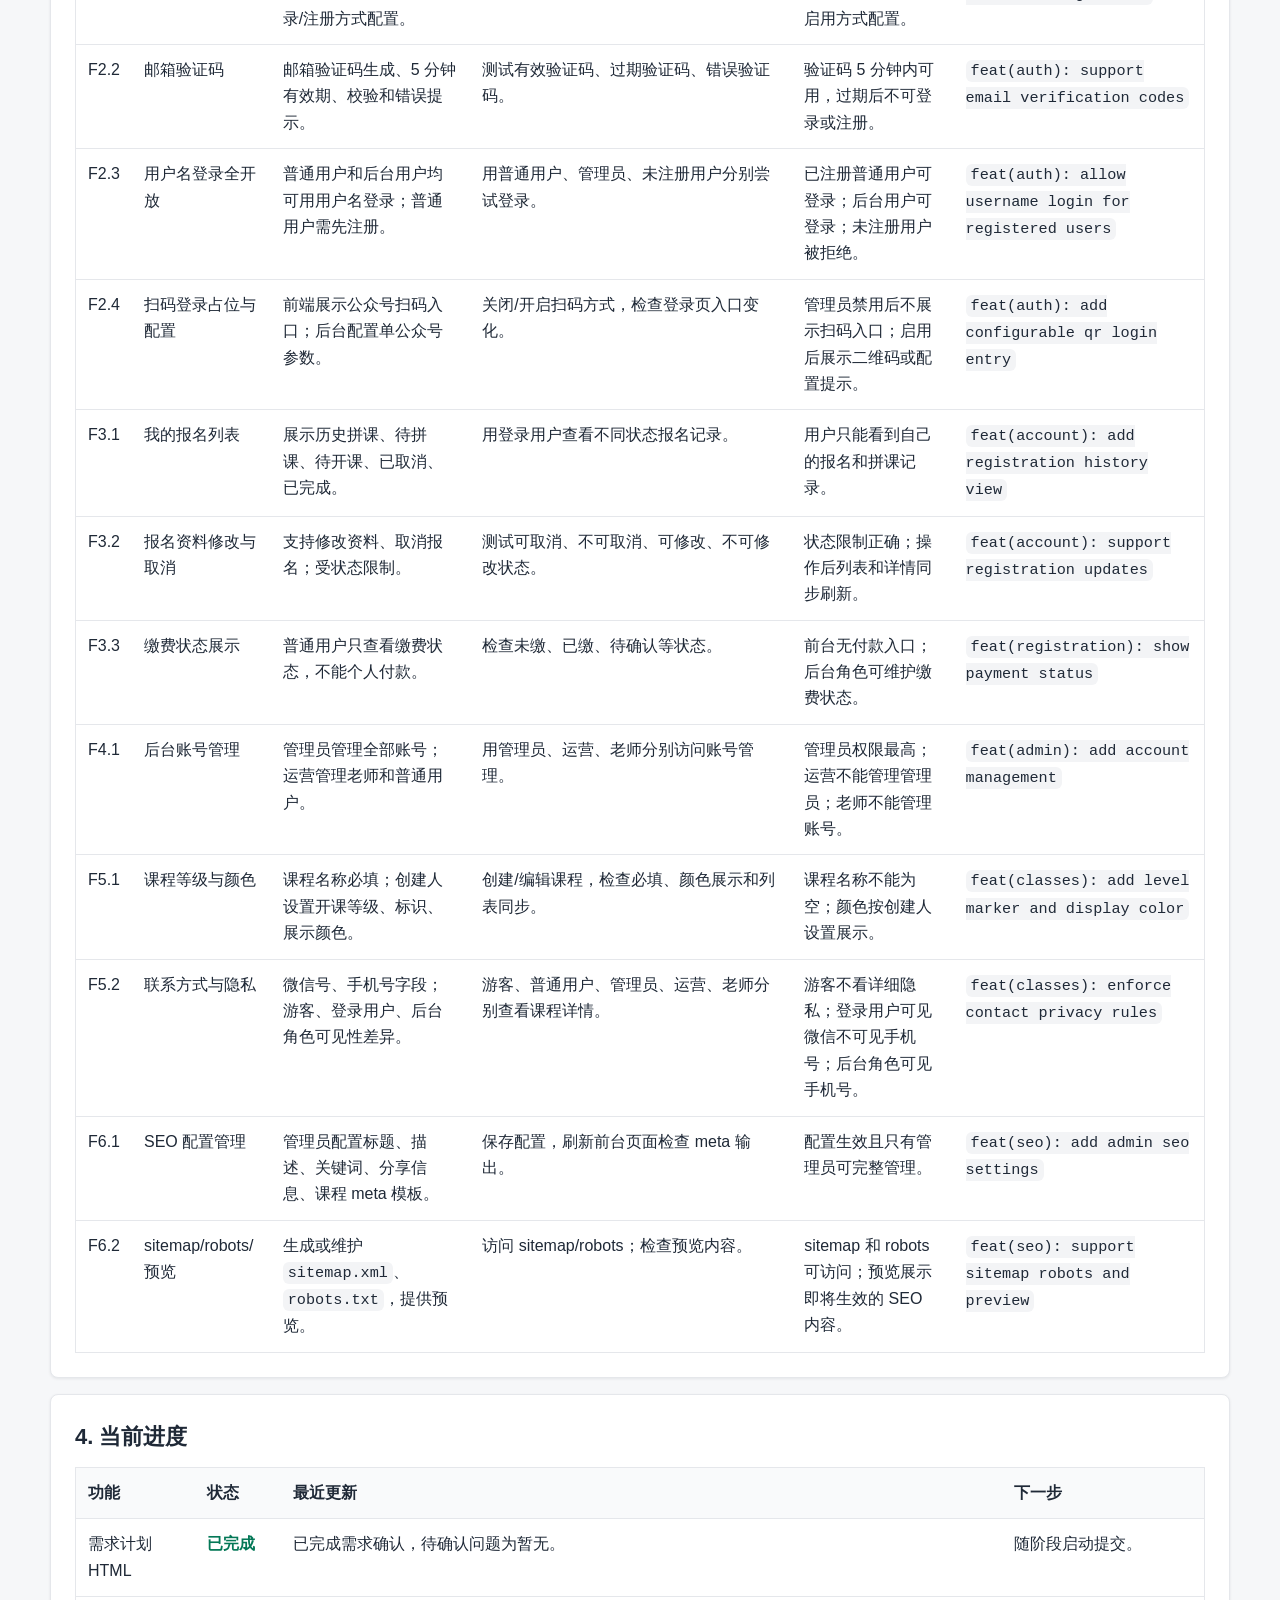
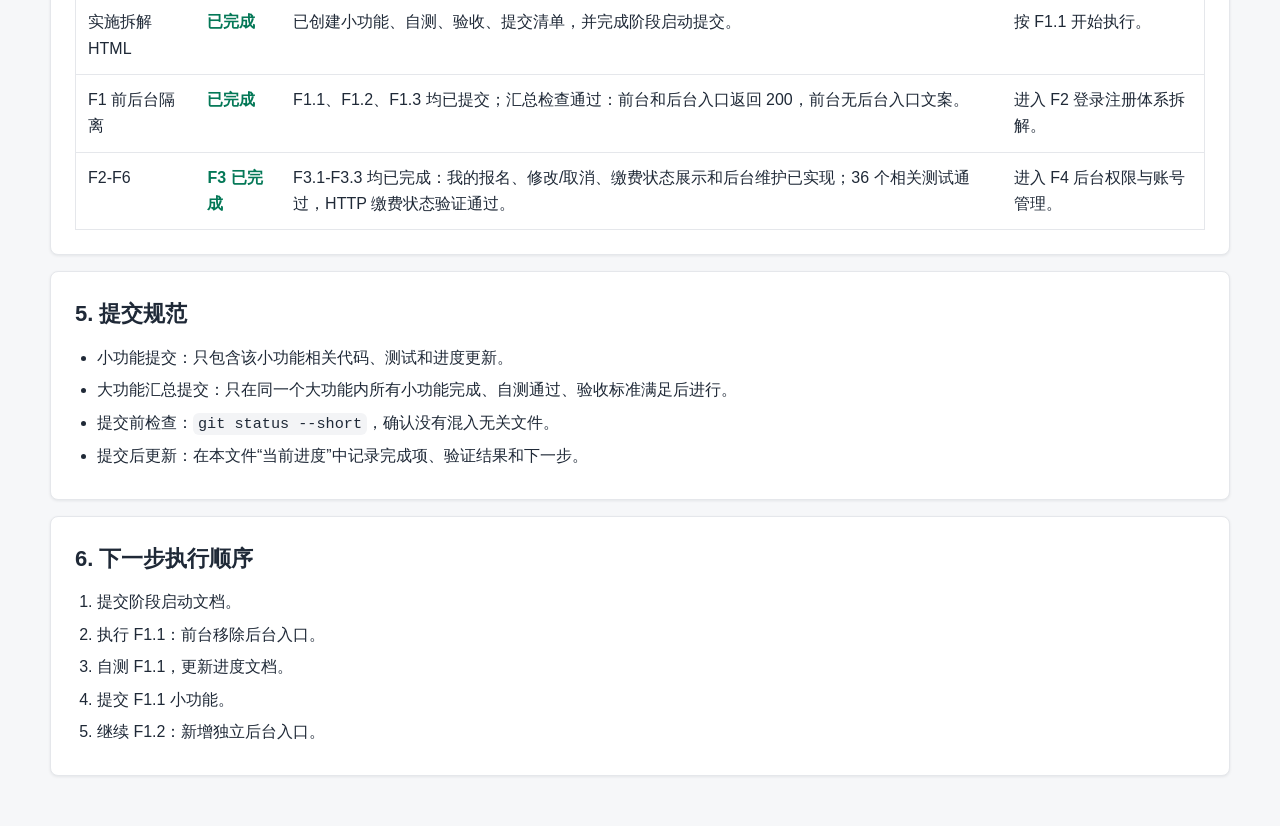
==== commit 92da82e5: "feat(registration): show payment status" ====
--- a/docs/plans/2026-05-14-admin-public-auth-implementation-breakdown.html
+++ b/docs/plans/2026-05-14-admin-public-auth-implementation-breakdown.html
@@ -404,9 +404,9 @@
           </tr>
           <tr>
             <td>F2-F6</td>
-            <td><span class="doing">F3 进行中</span></td>
-            <td>F2、F3.1 已提交；F3.2 已完成：报名资料修改与取消接口及前台操作已实现，19 个报名测试通过，HTTP 修改/取消验证通过。</td>
-            <td>提交 F3.2 后进入 F3.3 缴费状态展示。</td>
+            <td><span class="done">F3 已完成</span></td>
+            <td>F3.1-F3.3 均已完成：我的报名、修改/取消、缴费状态展示和后台维护已实现；36 个相关测试通过，HTTP 缴费状态验证通过。</td>
+            <td>进入 F4 后台权限与账号管理。</td>
           </tr>
         </tbody>
       </table>
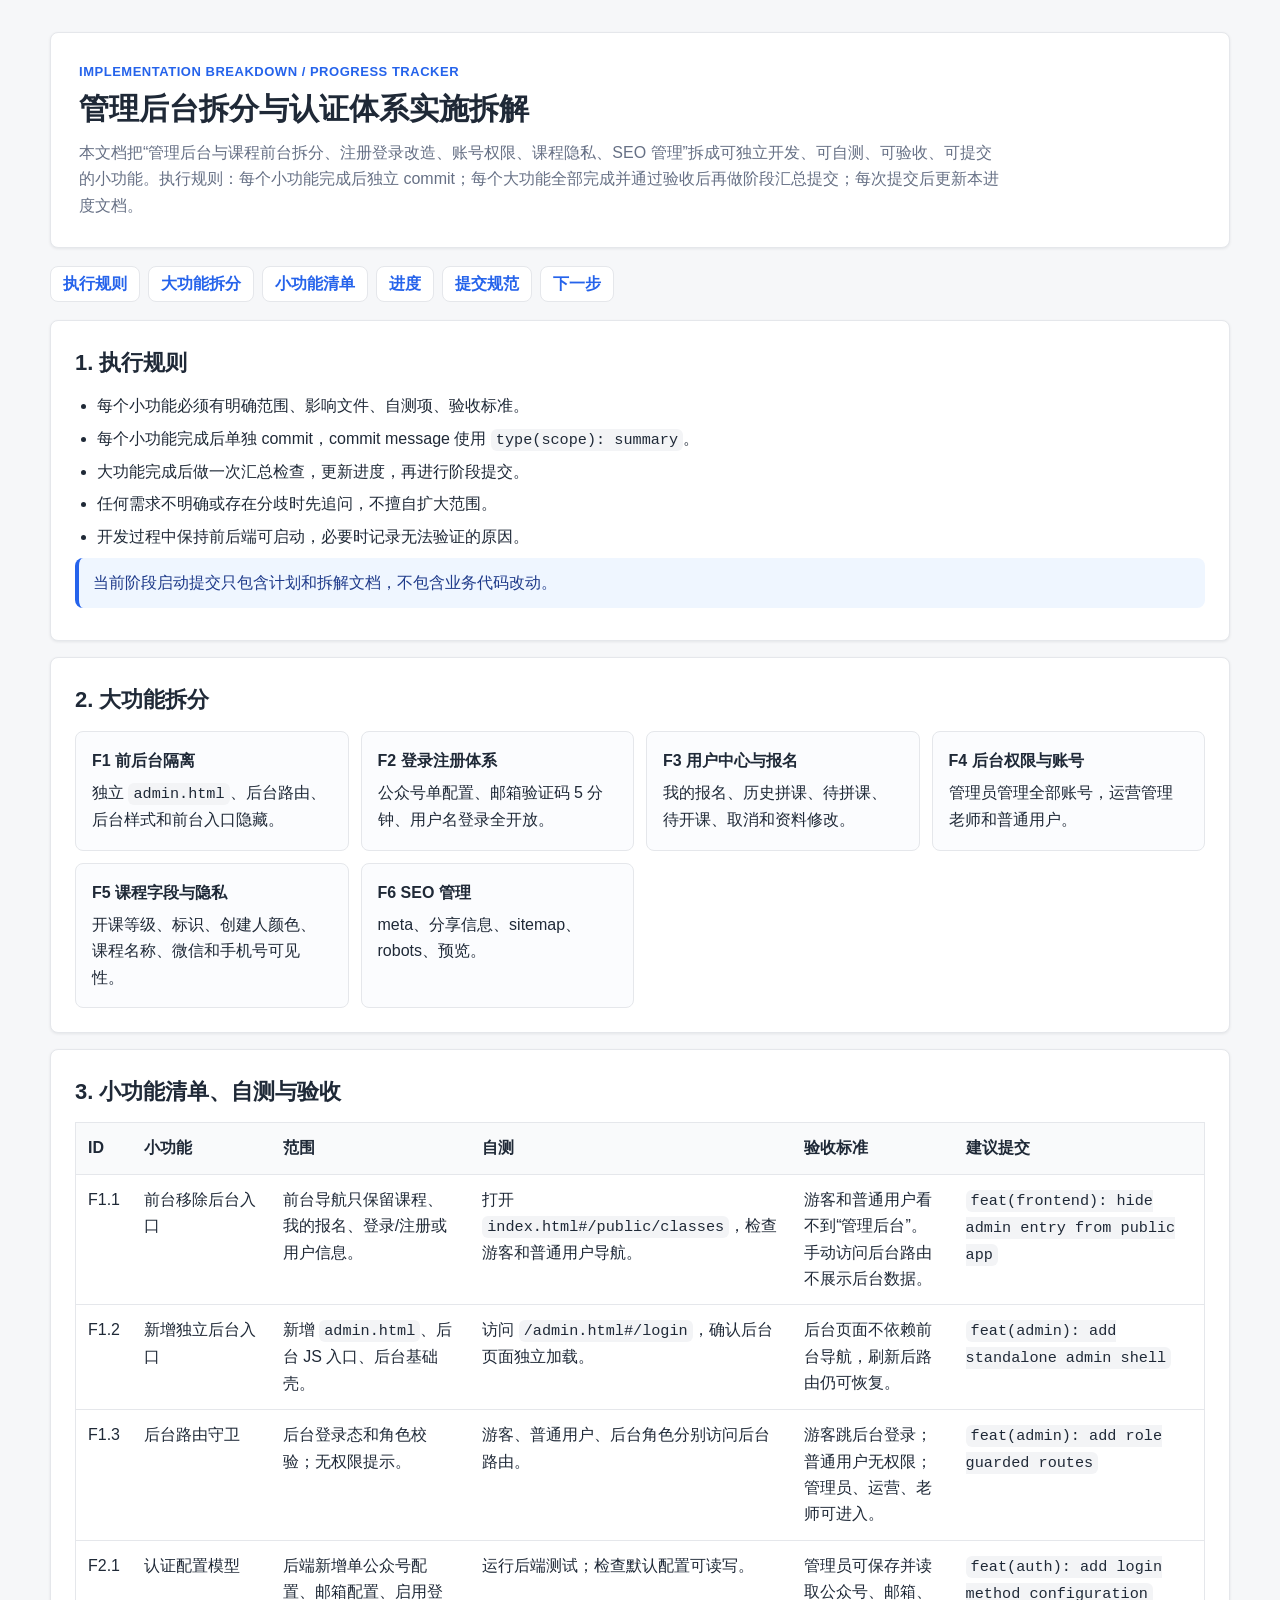
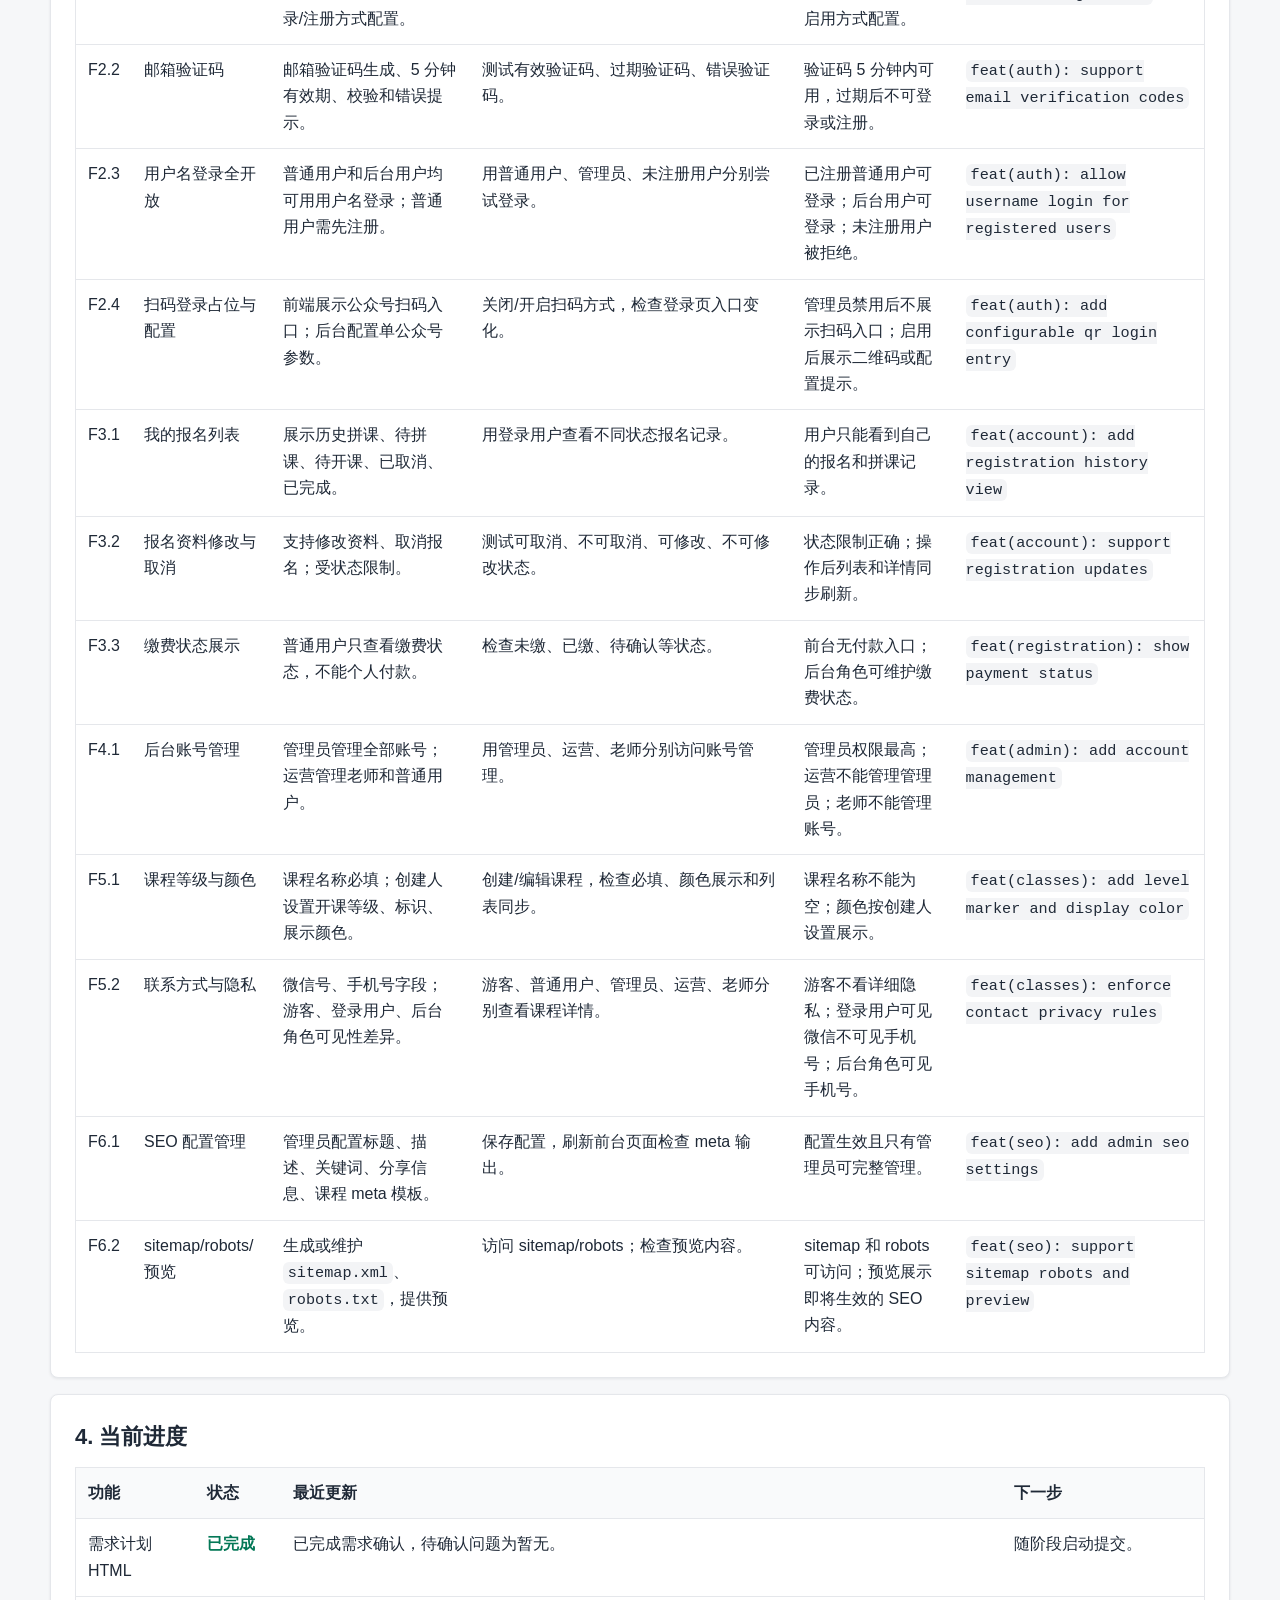
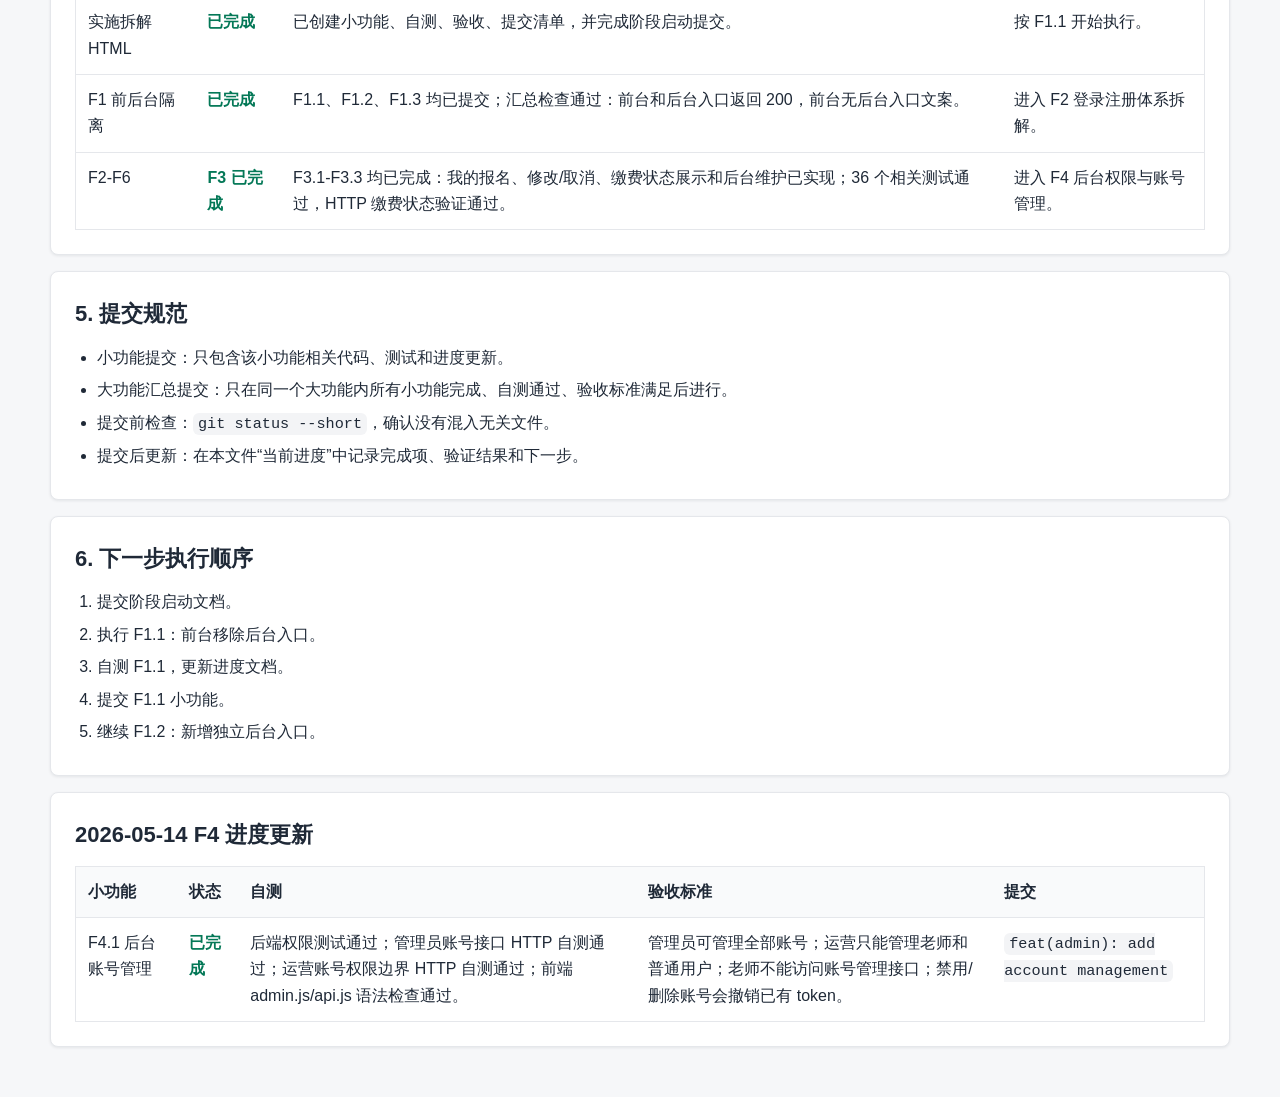
==== commit d957c4d5: "feat(admin): add account management" ====
--- a/docs/plans/2026-05-14-admin-public-auth-implementation-breakdown.html
+++ b/docs/plans/2026-05-14-admin-public-auth-implementation-breakdown.html
@@ -432,6 +432,29 @@
         <li>继续 F1.2：新增独立后台入口。</li>
       </ol>
     </section>
+    <section id="progress-2026-05-14-f4">
+      <h2>2026-05-14 F4 进度更新</h2>
+      <table>
+        <thead>
+          <tr>
+            <th>小功能</th>
+            <th>状态</th>
+            <th>自测</th>
+            <th>验收标准</th>
+            <th>提交</th>
+          </tr>
+        </thead>
+        <tbody>
+          <tr>
+            <td>F4.1 后台账号管理</td>
+            <td><span class="done">已完成</span></td>
+            <td>后端权限测试通过；管理员账号接口 HTTP 自测通过；运营账号权限边界 HTTP 自测通过；前端 admin.js/api.js 语法检查通过。</td>
+            <td>管理员可管理全部账号；运营只能管理老师和普通用户；老师不能访问账号管理接口；禁用/删除账号会撤销已有 token。</td>
+            <td><code>feat(admin): add account management</code></td>
+          </tr>
+        </tbody>
+      </table>
+    </section>
   </main>
 </body>
 </html>
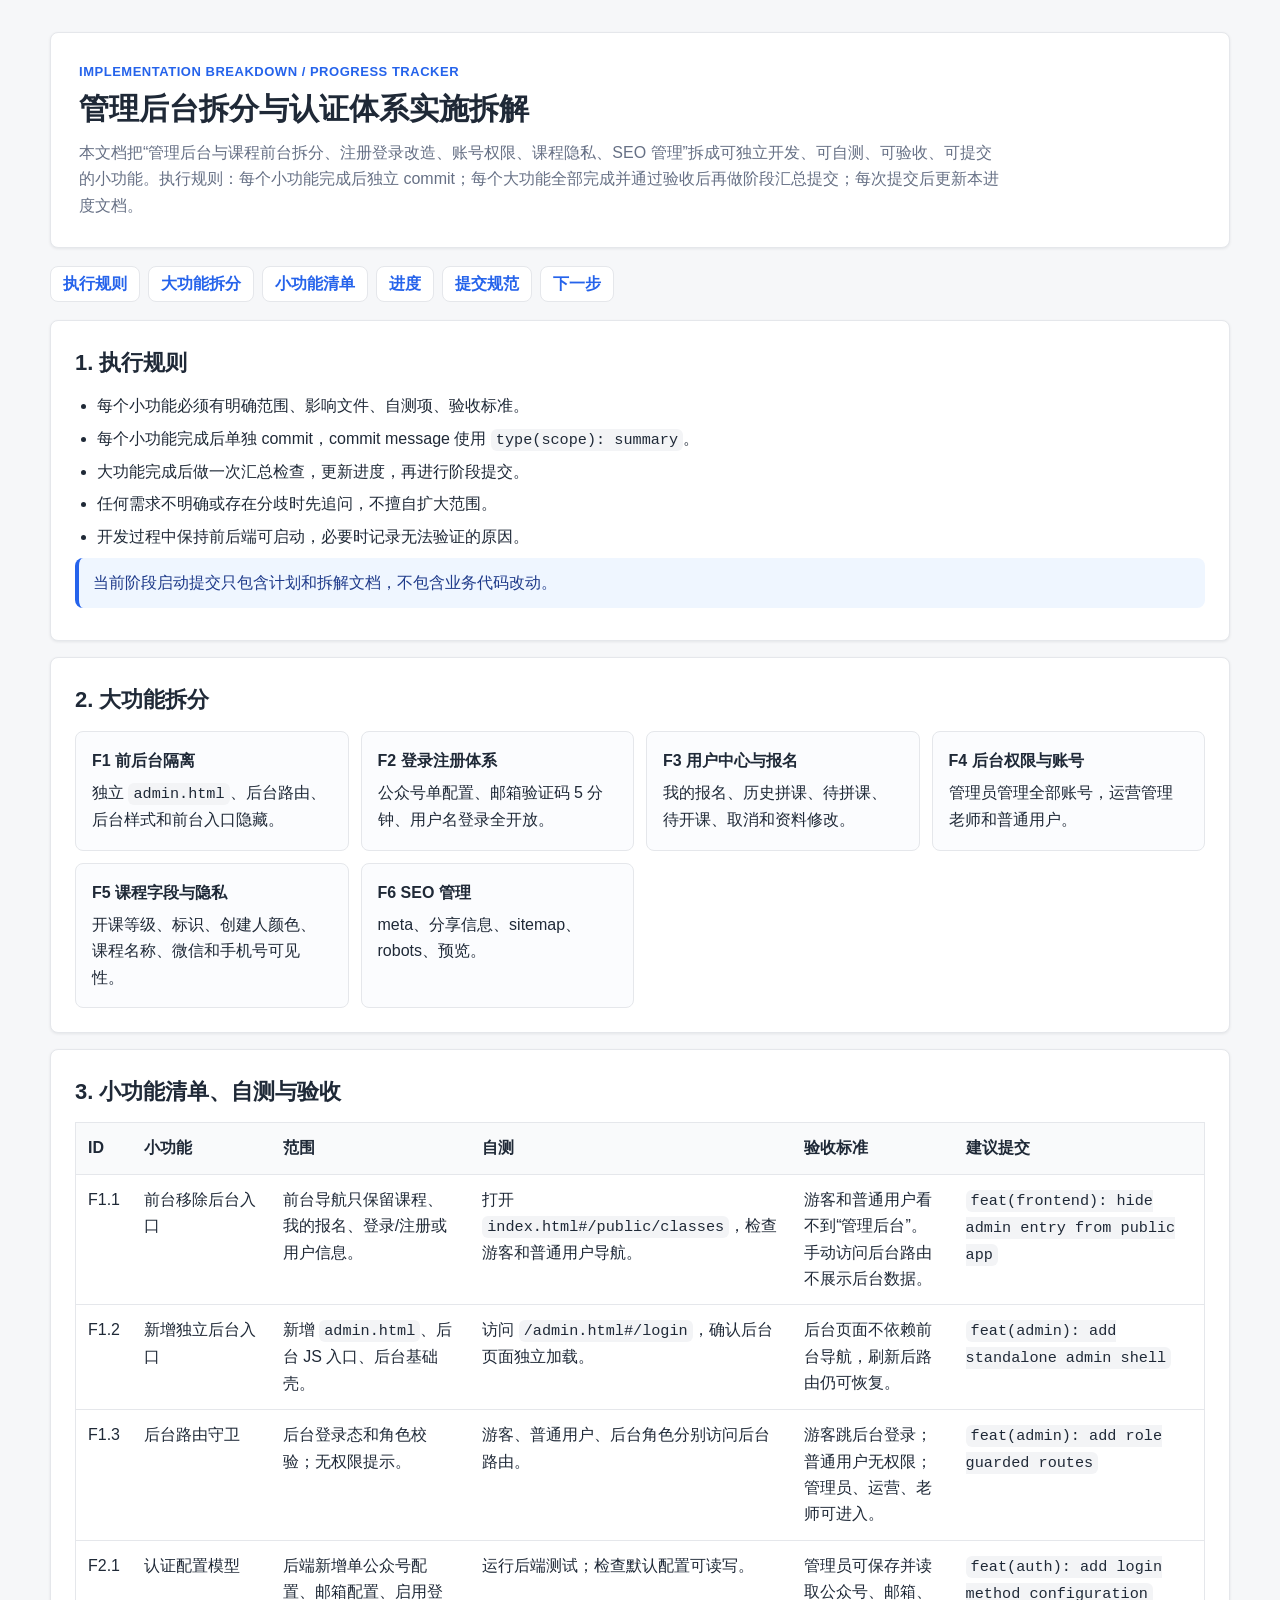
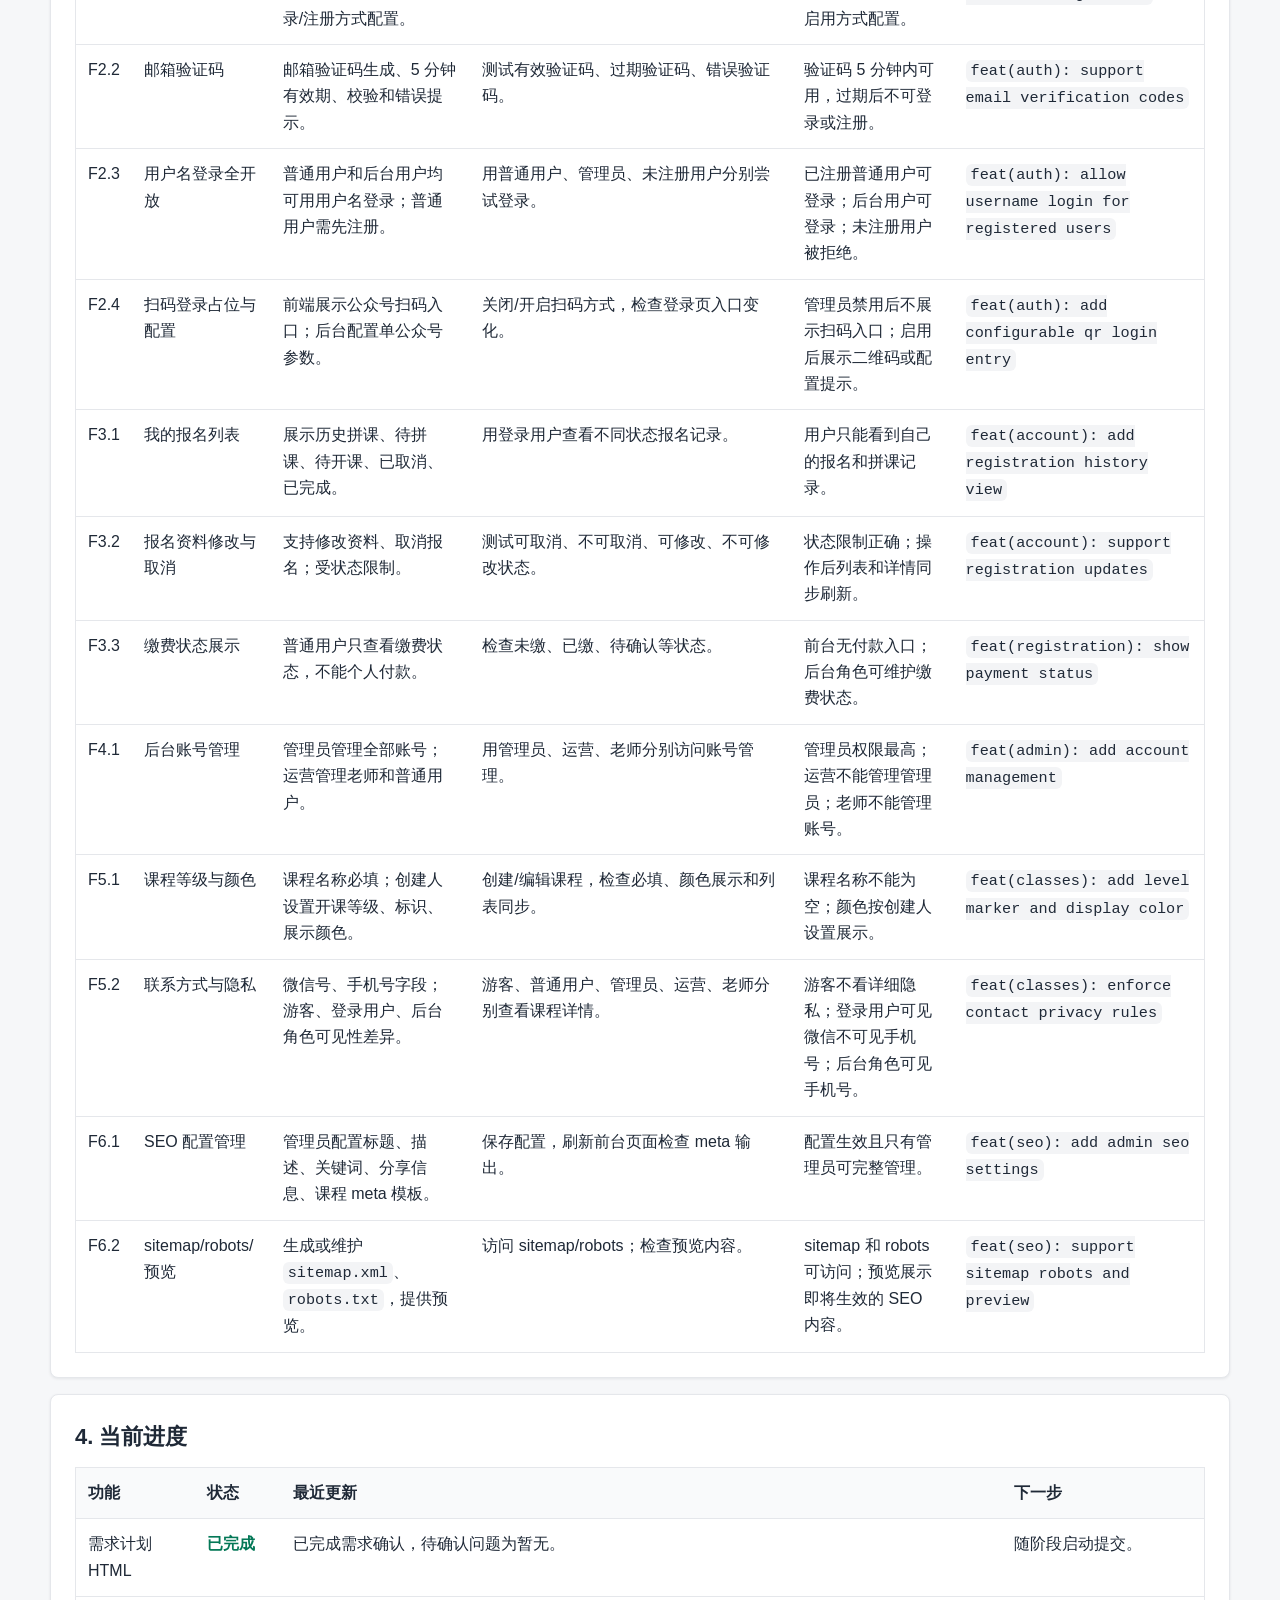
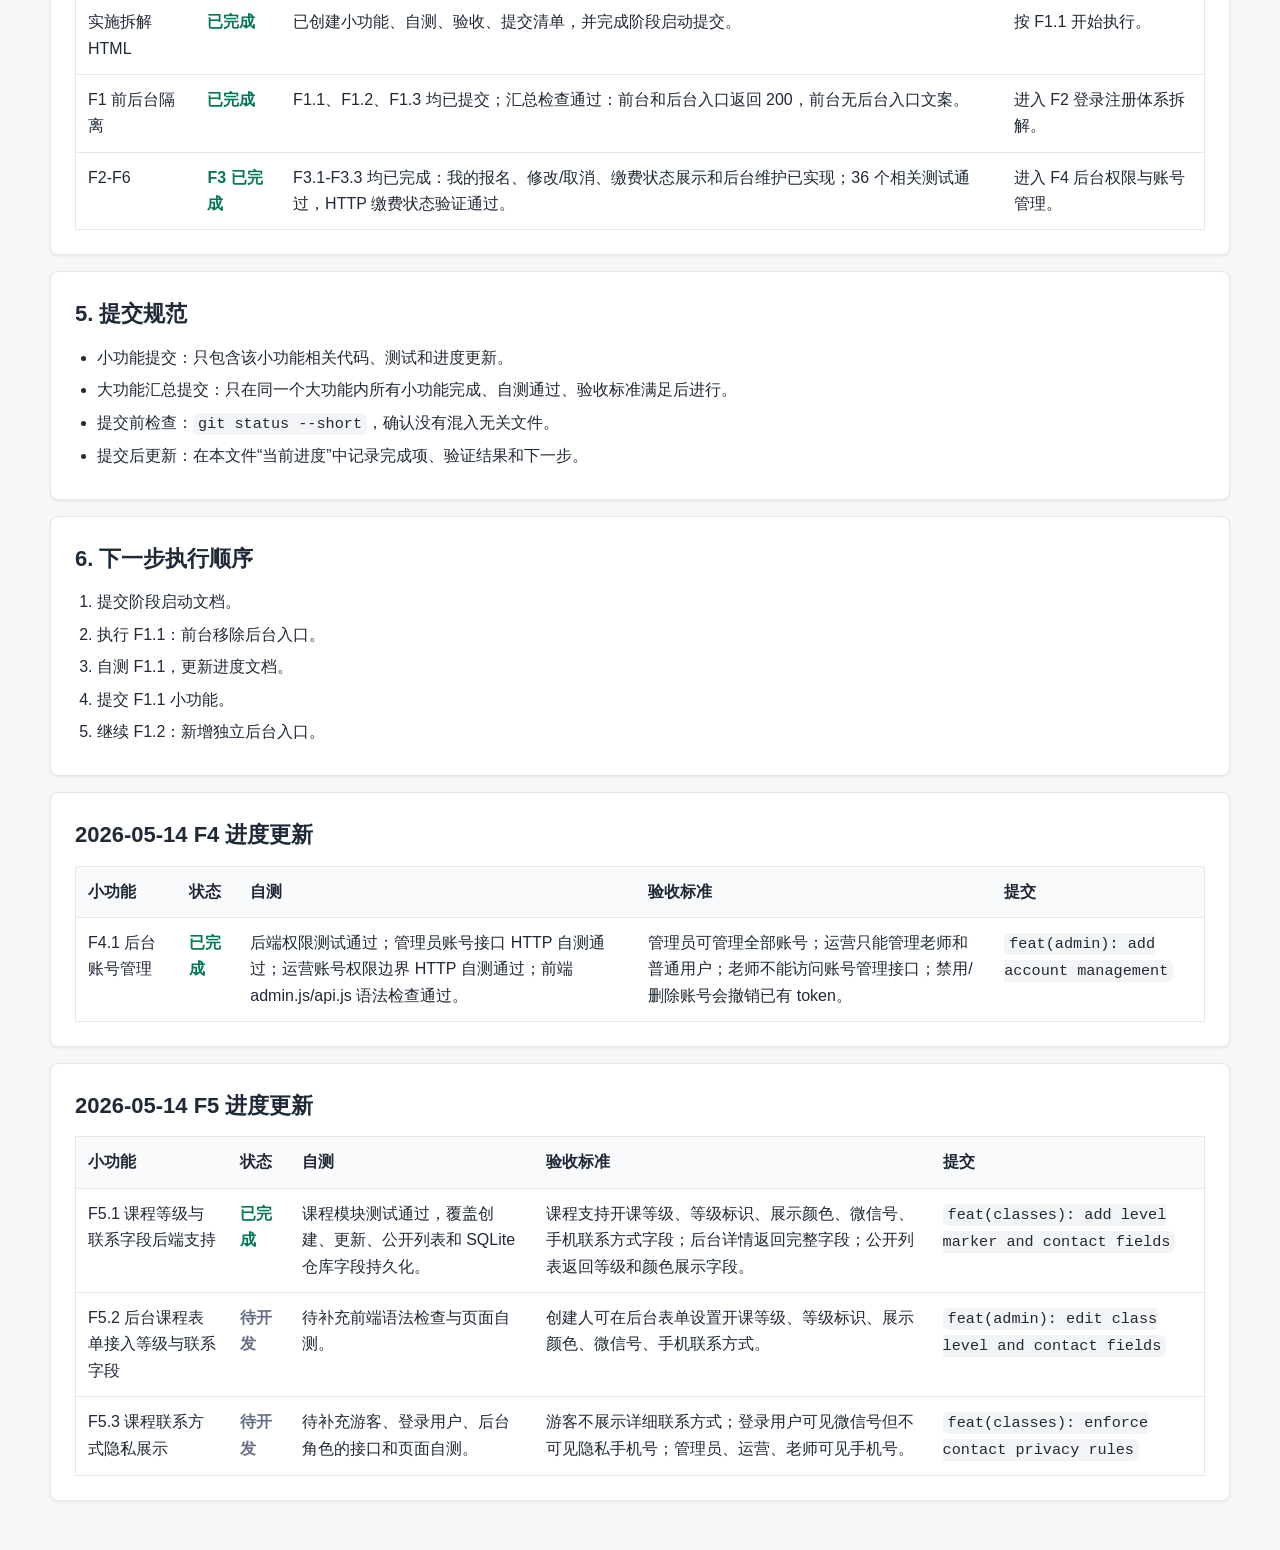
==== commit dc58bb85: "feat(classes): add level marker and contact fields" ====
--- a/docs/plans/2026-05-14-admin-public-auth-implementation-breakdown.html
+++ b/docs/plans/2026-05-14-admin-public-auth-implementation-breakdown.html
@@ -455,6 +455,43 @@
         </tbody>
       </table>
     </section>
+    <section id="progress-2026-05-14-f5">
+      <h2>2026-05-14 F5 进度更新</h2>
+      <table>
+        <thead>
+          <tr>
+            <th>小功能</th>
+            <th>状态</th>
+            <th>自测</th>
+            <th>验收标准</th>
+            <th>提交</th>
+          </tr>
+        </thead>
+        <tbody>
+          <tr>
+            <td>F5.1 课程等级与联系字段后端支持</td>
+            <td><span class="done">已完成</span></td>
+            <td>课程模块测试通过，覆盖创建、更新、公开列表和 SQLite 仓库字段持久化。</td>
+            <td>课程支持开课等级、等级标识、展示颜色、微信号、手机联系方式字段；后台详情返回完整字段；公开列表返回等级和颜色展示字段。</td>
+            <td><code>feat(classes): add level marker and contact fields</code></td>
+          </tr>
+          <tr>
+            <td>F5.2 后台课程表单接入等级与联系字段</td>
+            <td><span class="todo">待开发</span></td>
+            <td>待补充前端语法检查与页面自测。</td>
+            <td>创建人可在后台表单设置开课等级、等级标识、展示颜色、微信号、手机联系方式。</td>
+            <td><code>feat(admin): edit class level and contact fields</code></td>
+          </tr>
+          <tr>
+            <td>F5.3 课程联系方式隐私展示</td>
+            <td><span class="todo">待开发</span></td>
+            <td>待补充游客、登录用户、后台角色的接口和页面自测。</td>
+            <td>游客不展示详细联系方式；登录用户可见微信号但不可见隐私手机号；管理员、运营、老师可见手机号。</td>
+            <td><code>feat(classes): enforce contact privacy rules</code></td>
+          </tr>
+        </tbody>
+      </table>
+    </section>
   </main>
 </body>
 </html>
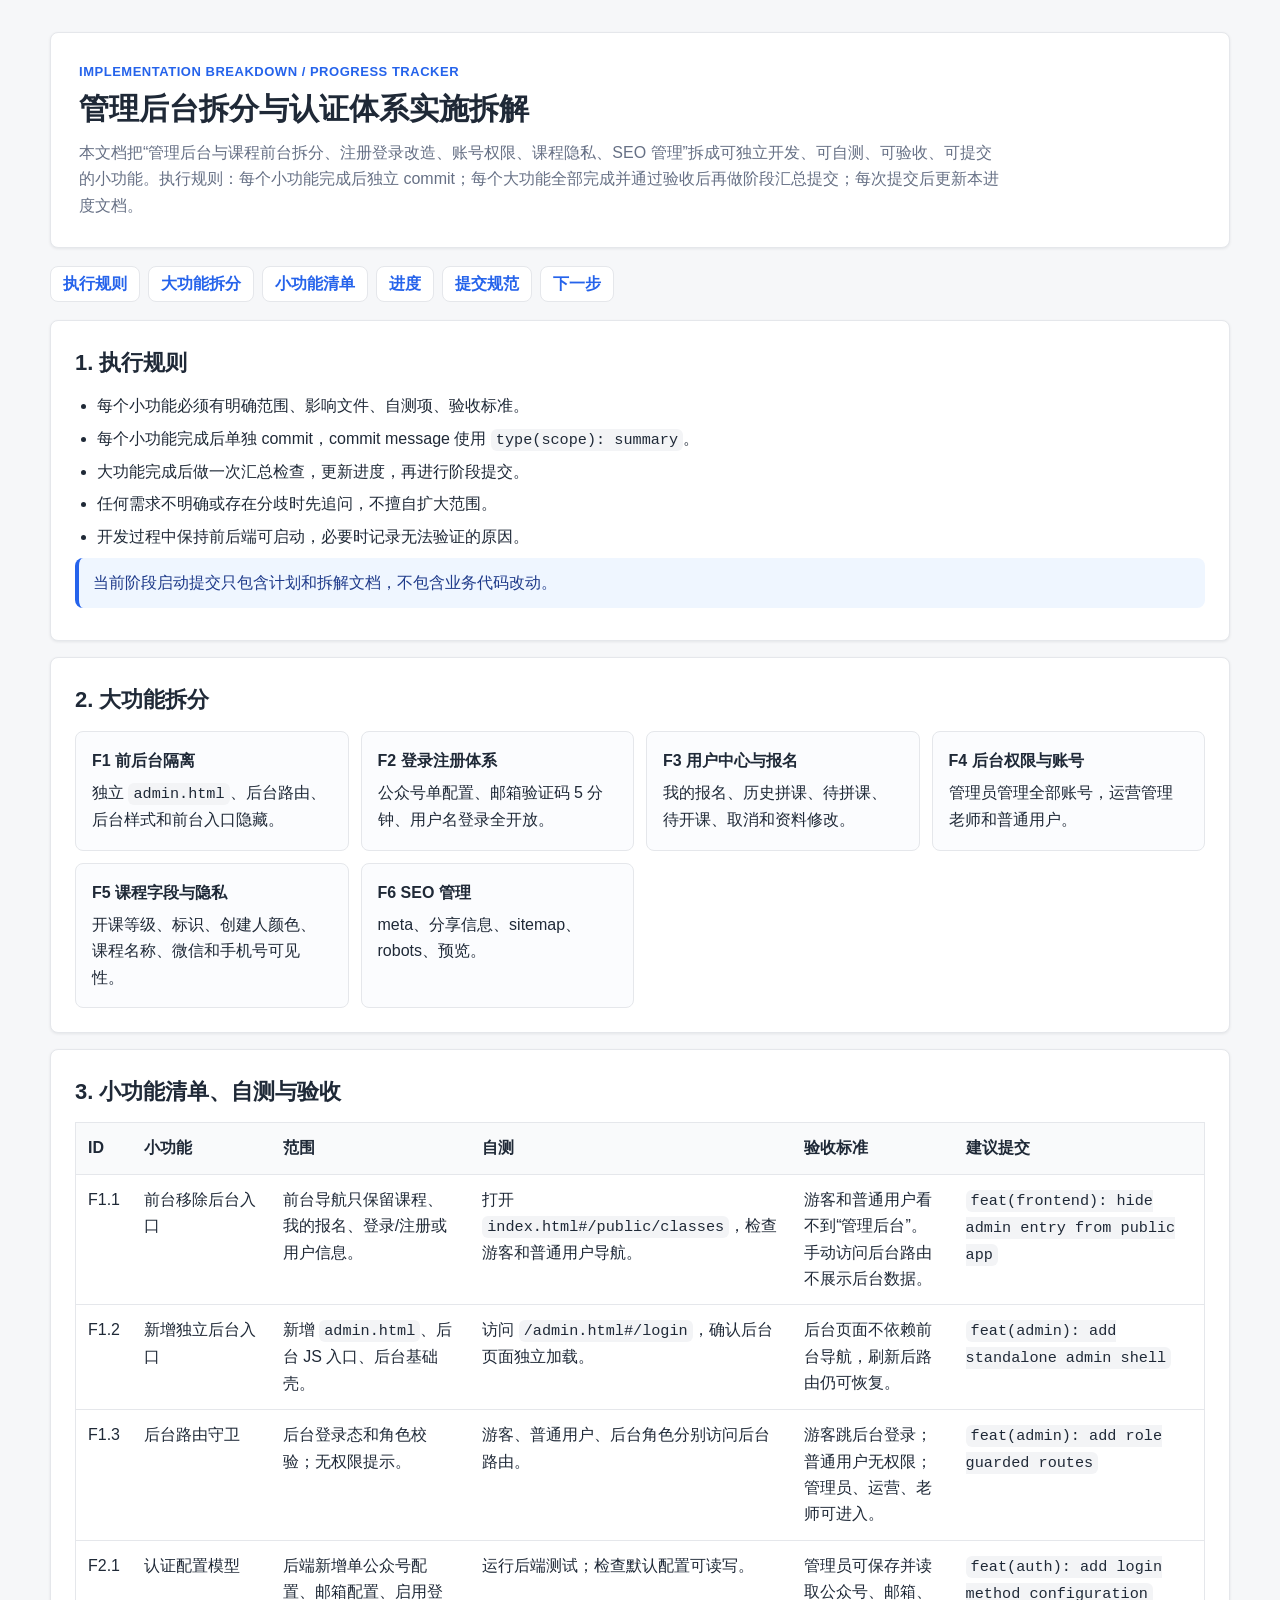
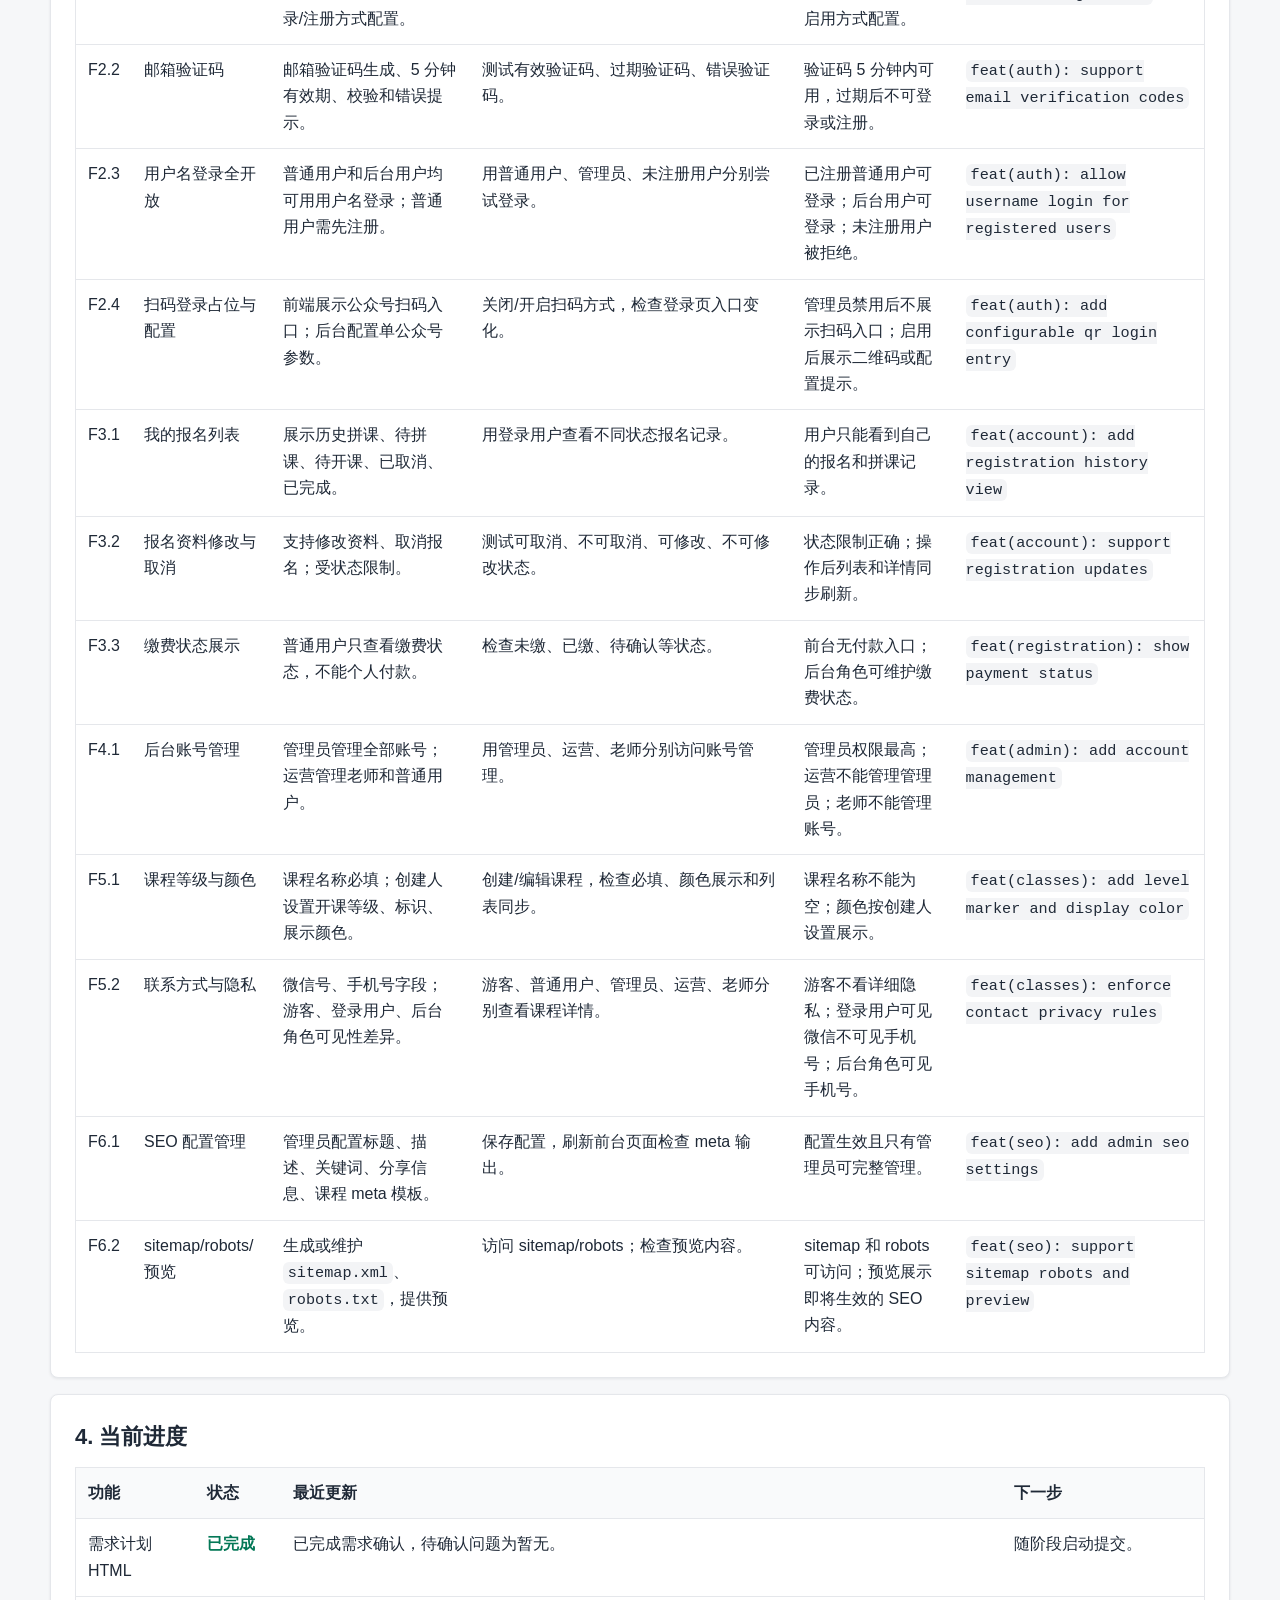
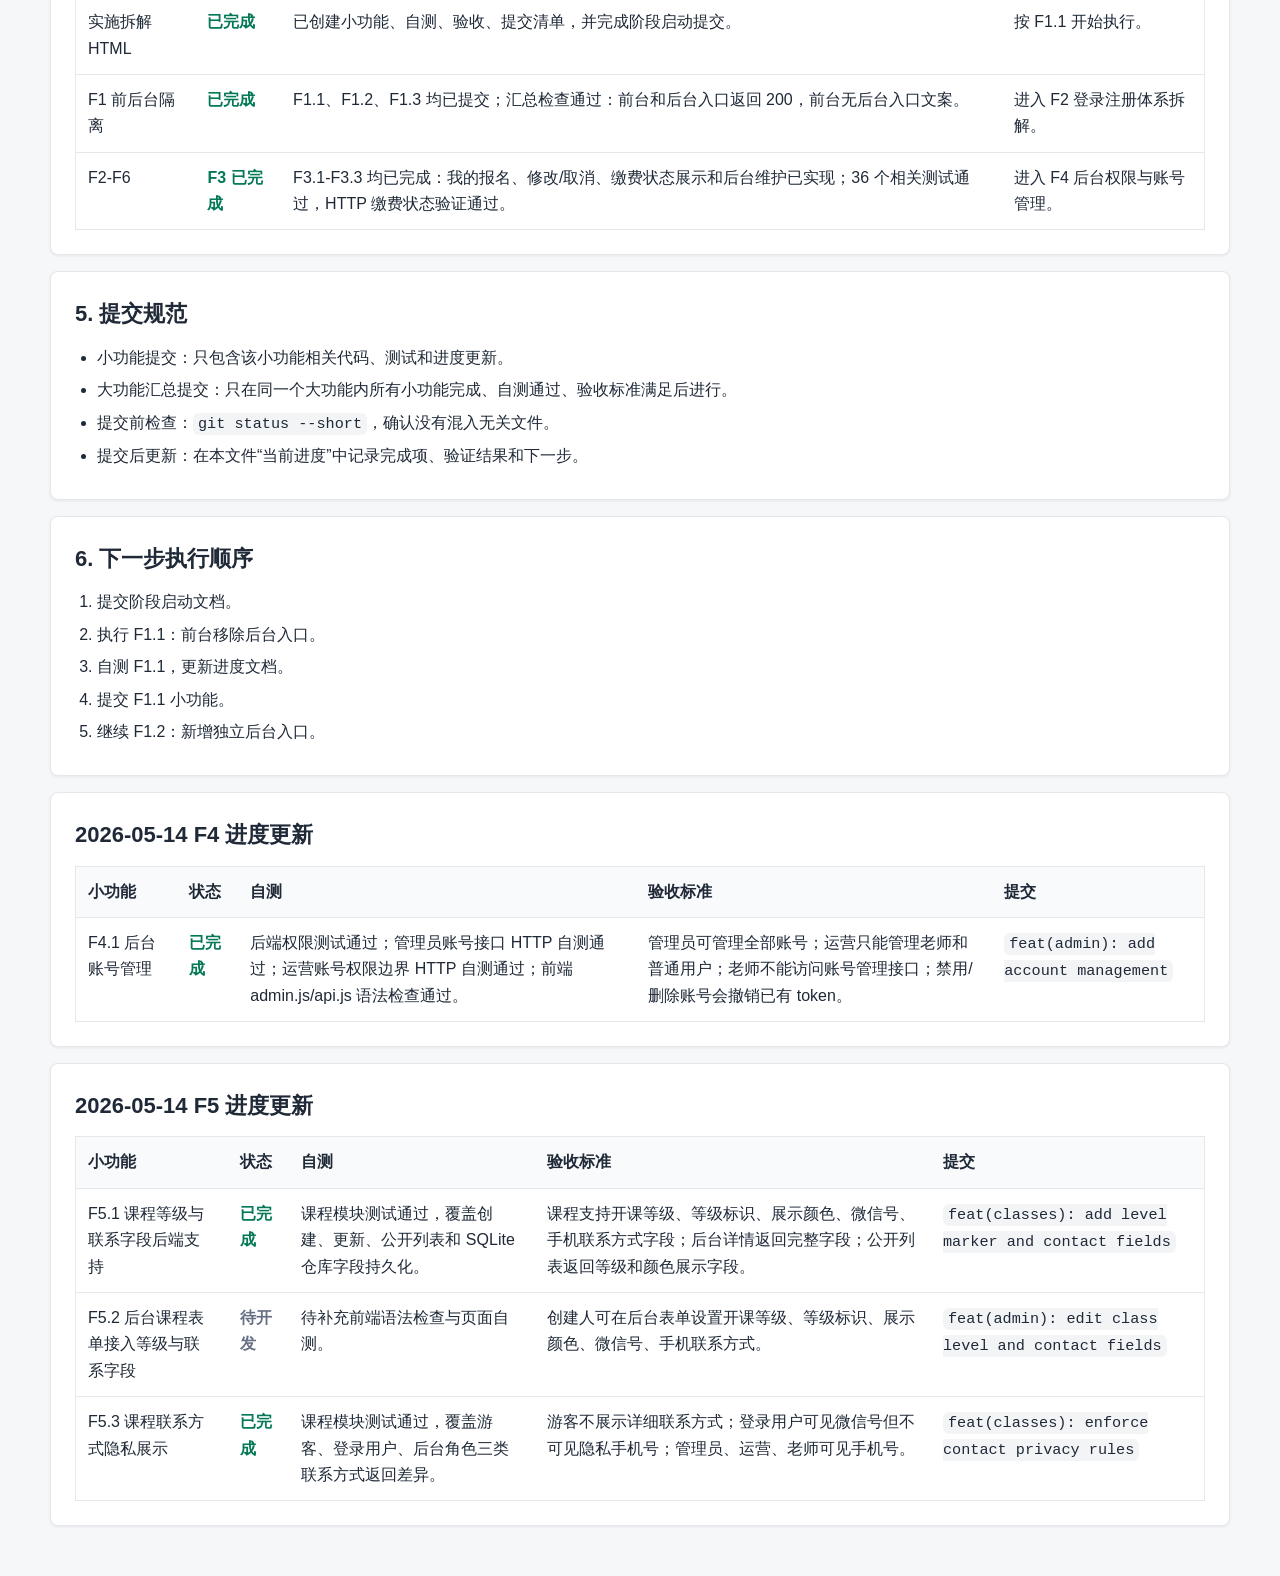
==== commit 887b14f7: "feat(classes): enforce contact privacy rules" ====
--- a/docs/plans/2026-05-14-admin-public-auth-implementation-breakdown.html
+++ b/docs/plans/2026-05-14-admin-public-auth-implementation-breakdown.html
@@ -484,8 +484,8 @@
           </tr>
           <tr>
             <td>F5.3 课程联系方式隐私展示</td>
-            <td><span class="todo">待开发</span></td>
-            <td>待补充游客、登录用户、后台角色的接口和页面自测。</td>
+            <td><span class="done">已完成</span></td>
+            <td>课程模块测试通过，覆盖游客、登录用户、后台角色三类联系方式返回差异。</td>
             <td>游客不展示详细联系方式；登录用户可见微信号但不可见隐私手机号；管理员、运营、老师可见手机号。</td>
             <td><code>feat(classes): enforce contact privacy rules</code></td>
           </tr>
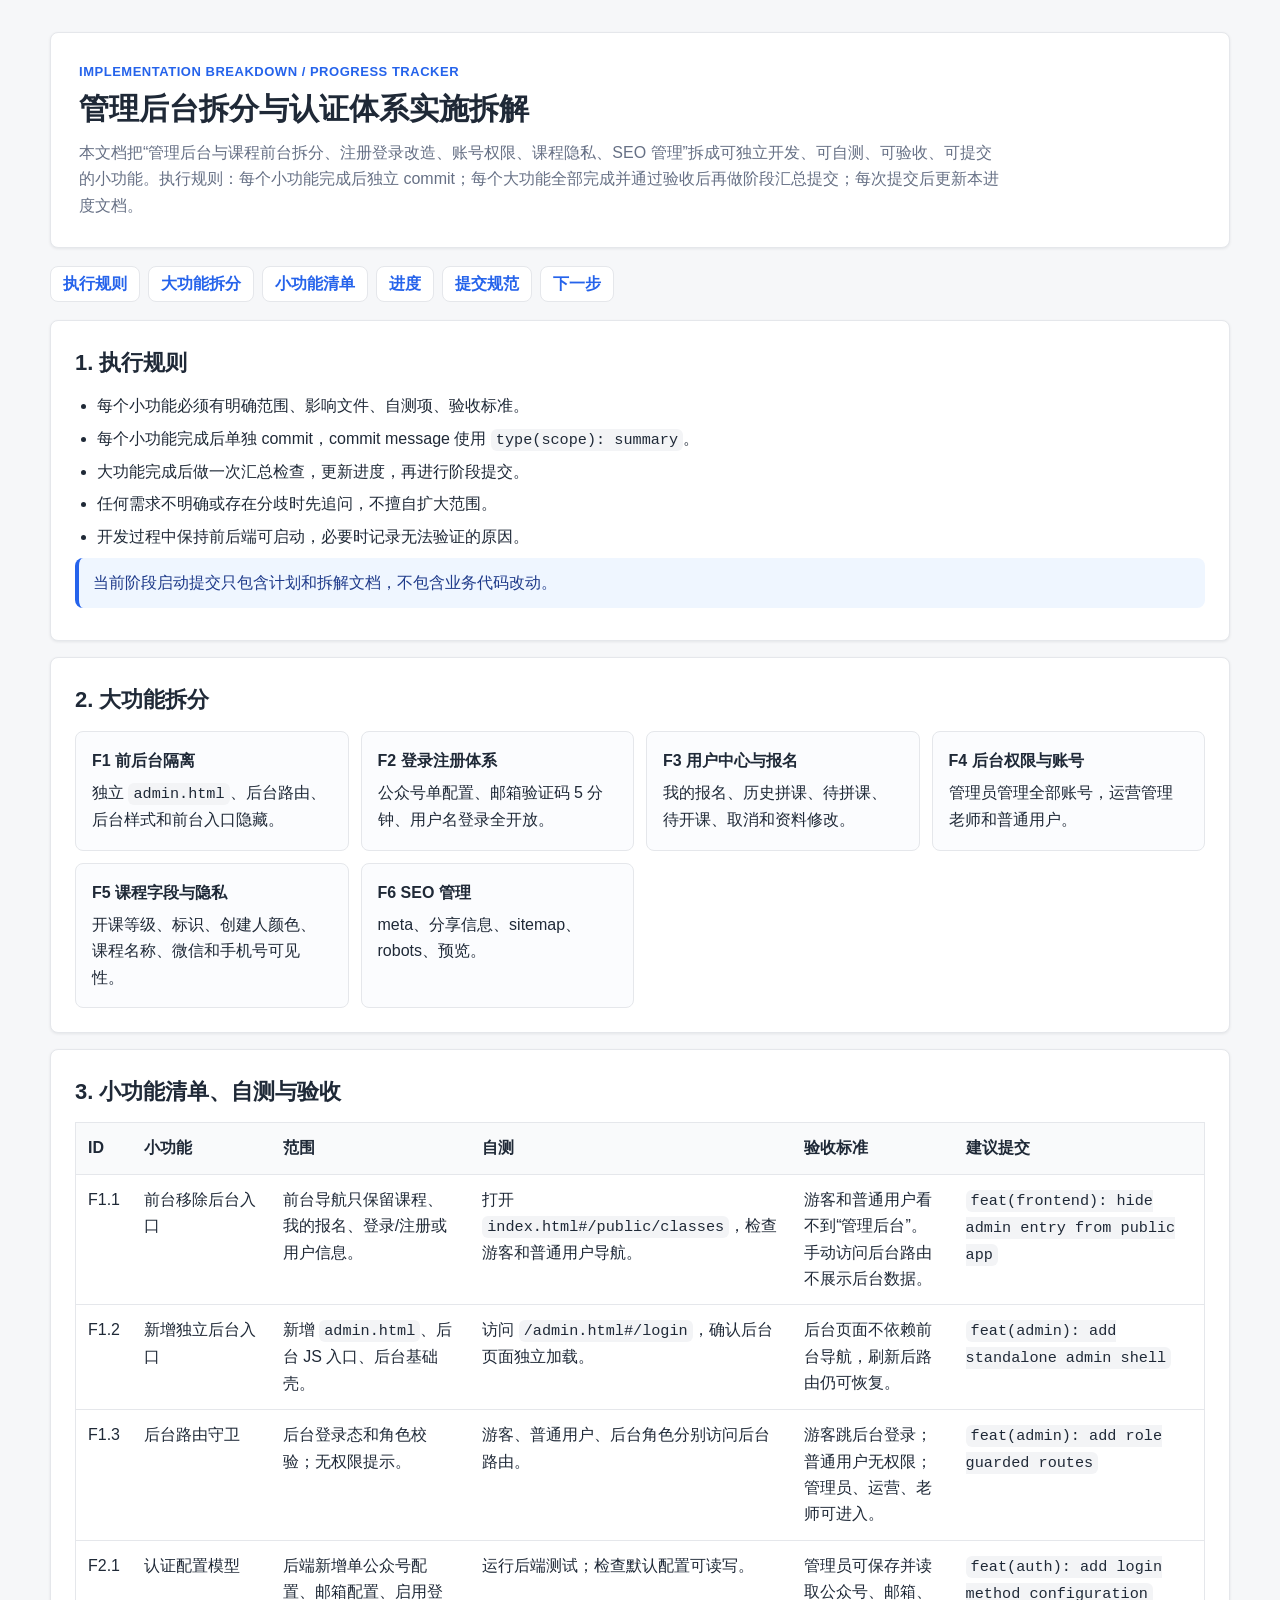
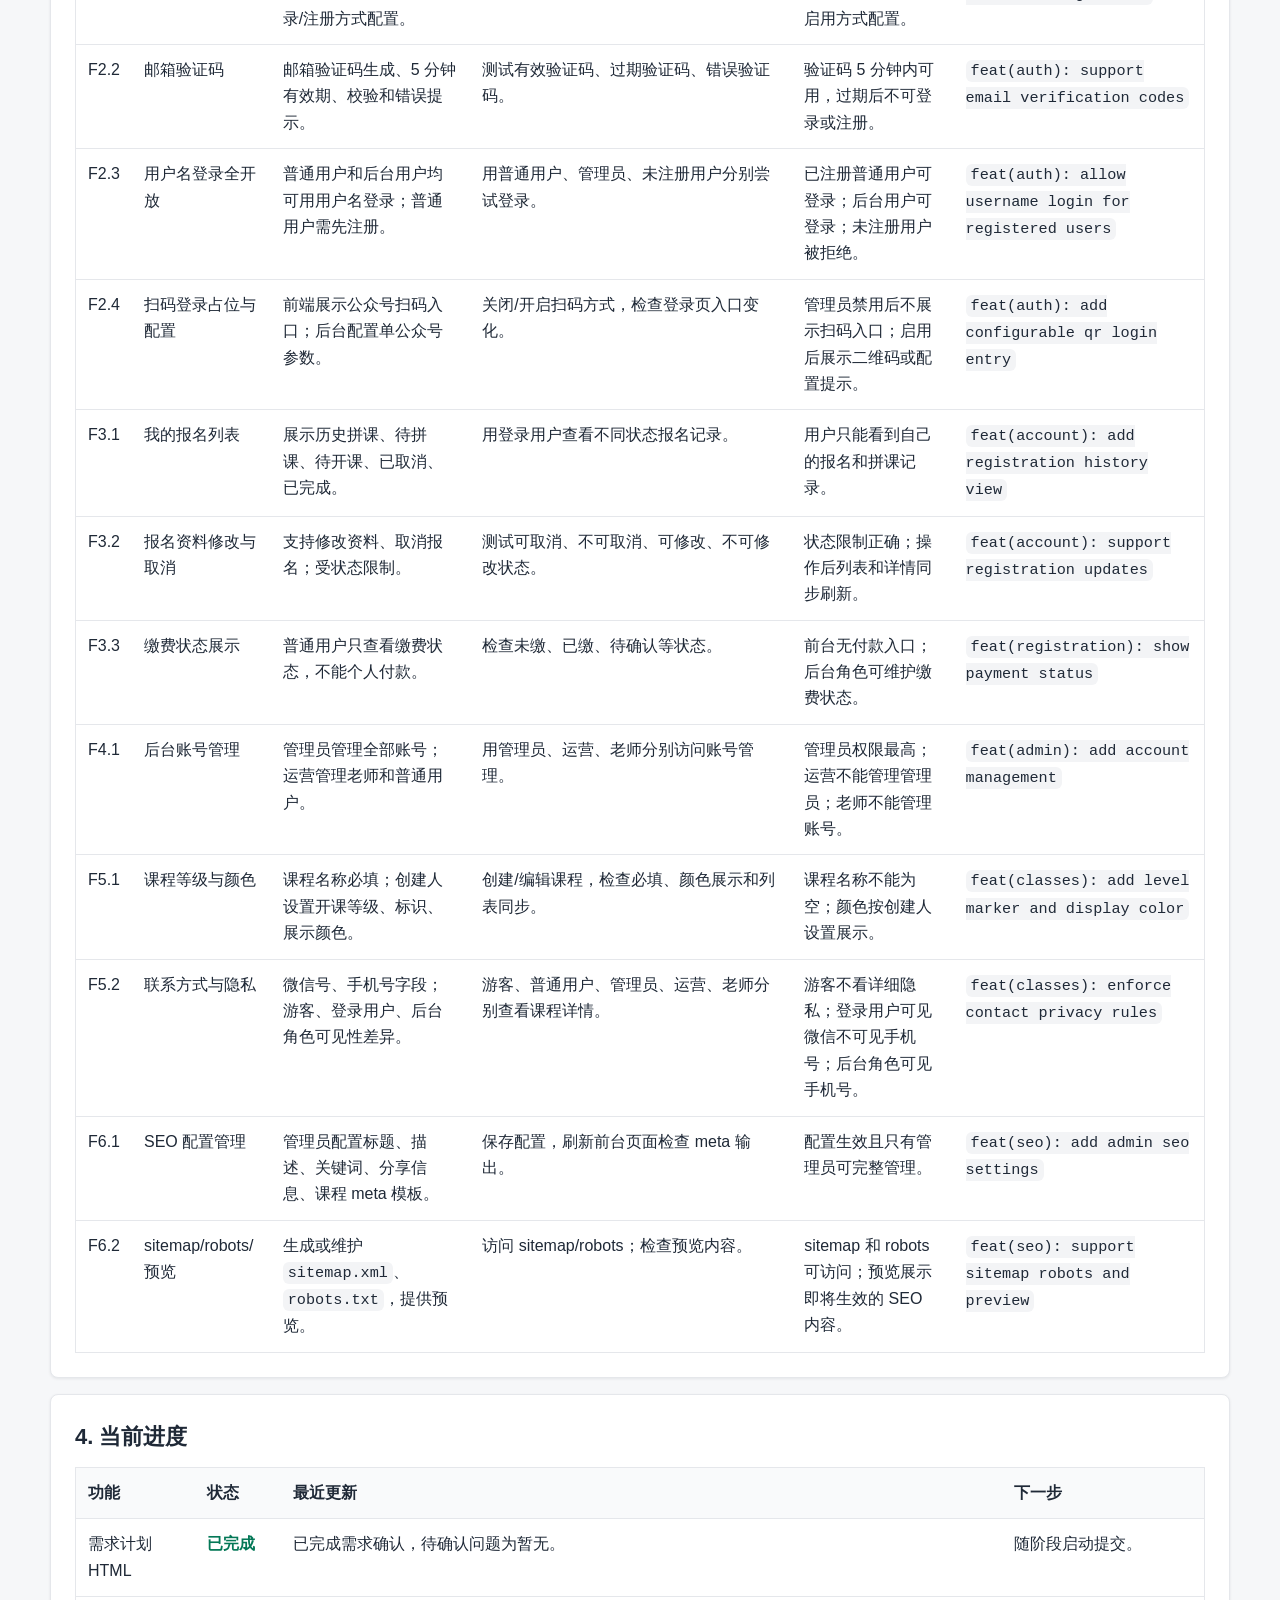
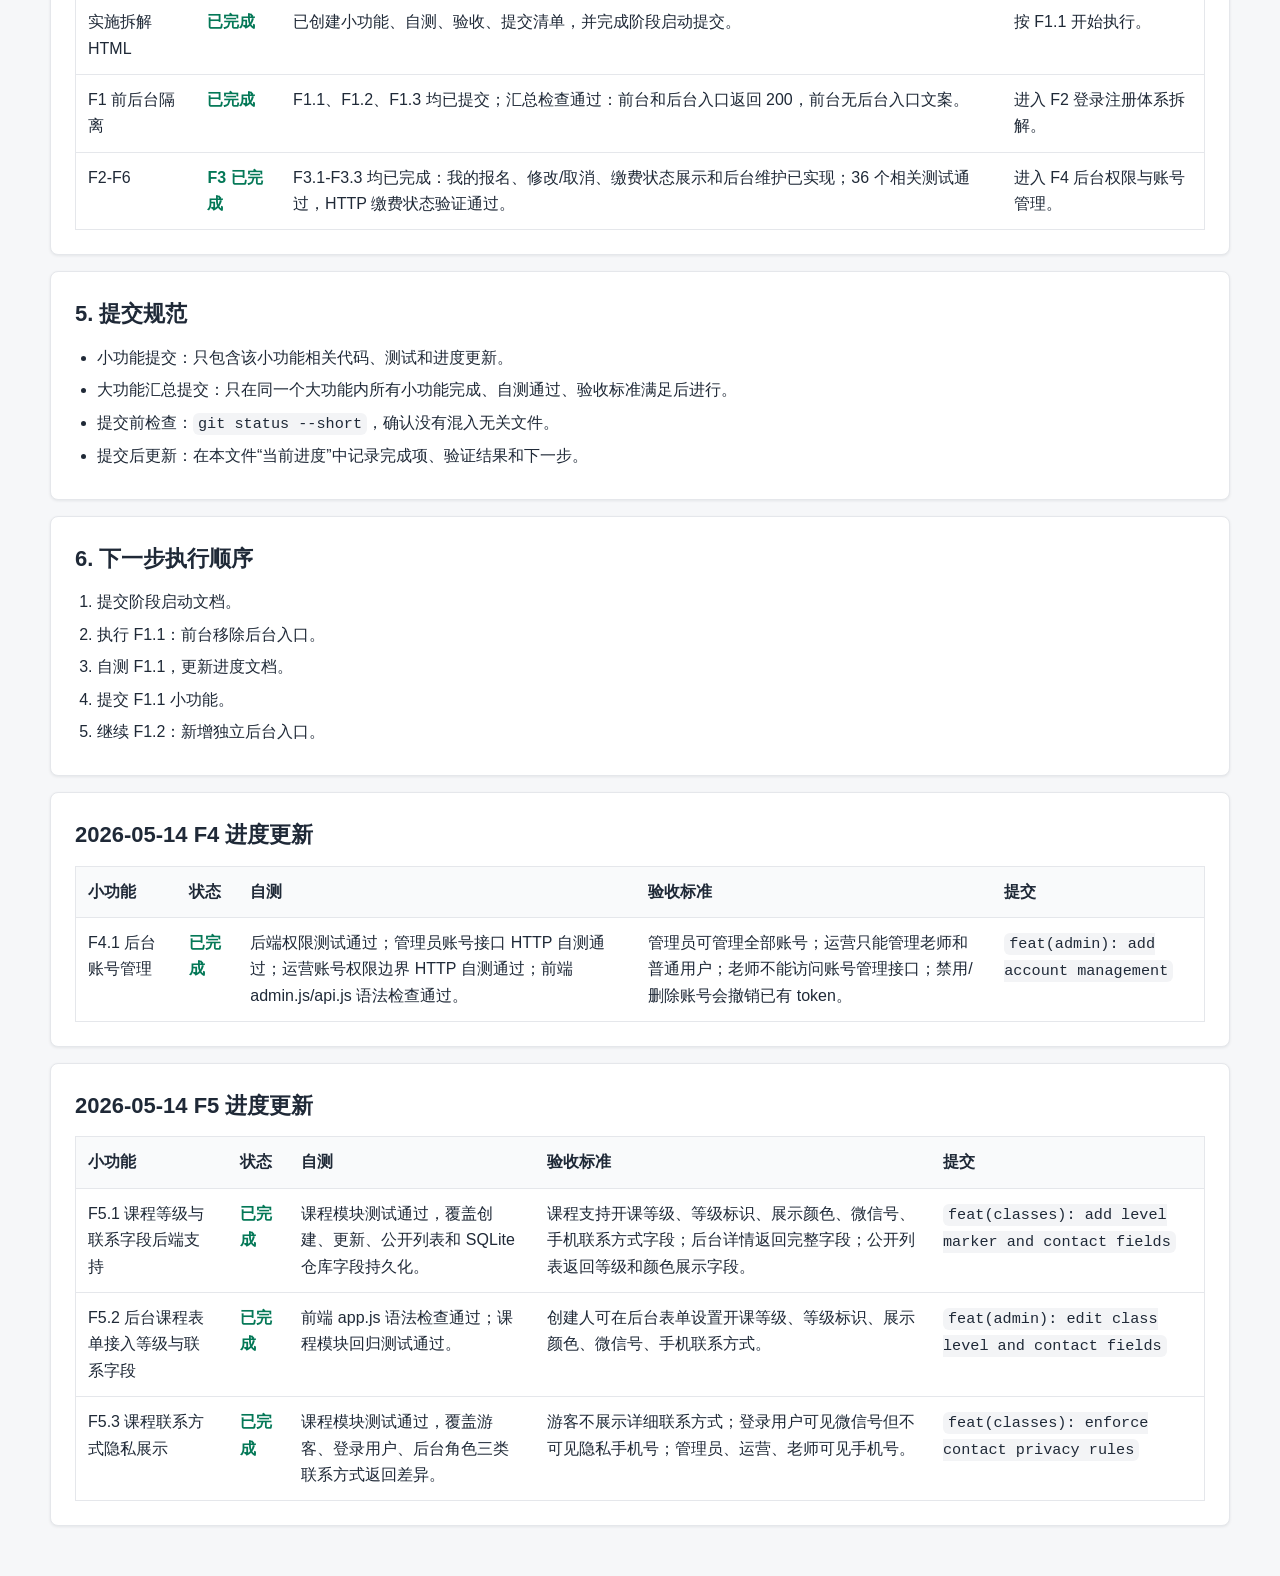
==== commit 44f471d0: "feat(admin): edit class level and contact fields" ====
--- a/docs/plans/2026-05-14-admin-public-auth-implementation-breakdown.html
+++ b/docs/plans/2026-05-14-admin-public-auth-implementation-breakdown.html
@@ -477,8 +477,8 @@
           </tr>
           <tr>
             <td>F5.2 后台课程表单接入等级与联系字段</td>
-            <td><span class="todo">待开发</span></td>
-            <td>待补充前端语法检查与页面自测。</td>
+            <td><span class="done">已完成</span></td>
+            <td>前端 app.js 语法检查通过；课程模块回归测试通过。</td>
             <td>创建人可在后台表单设置开课等级、等级标识、展示颜色、微信号、手机联系方式。</td>
             <td><code>feat(admin): edit class level and contact fields</code></td>
           </tr>
